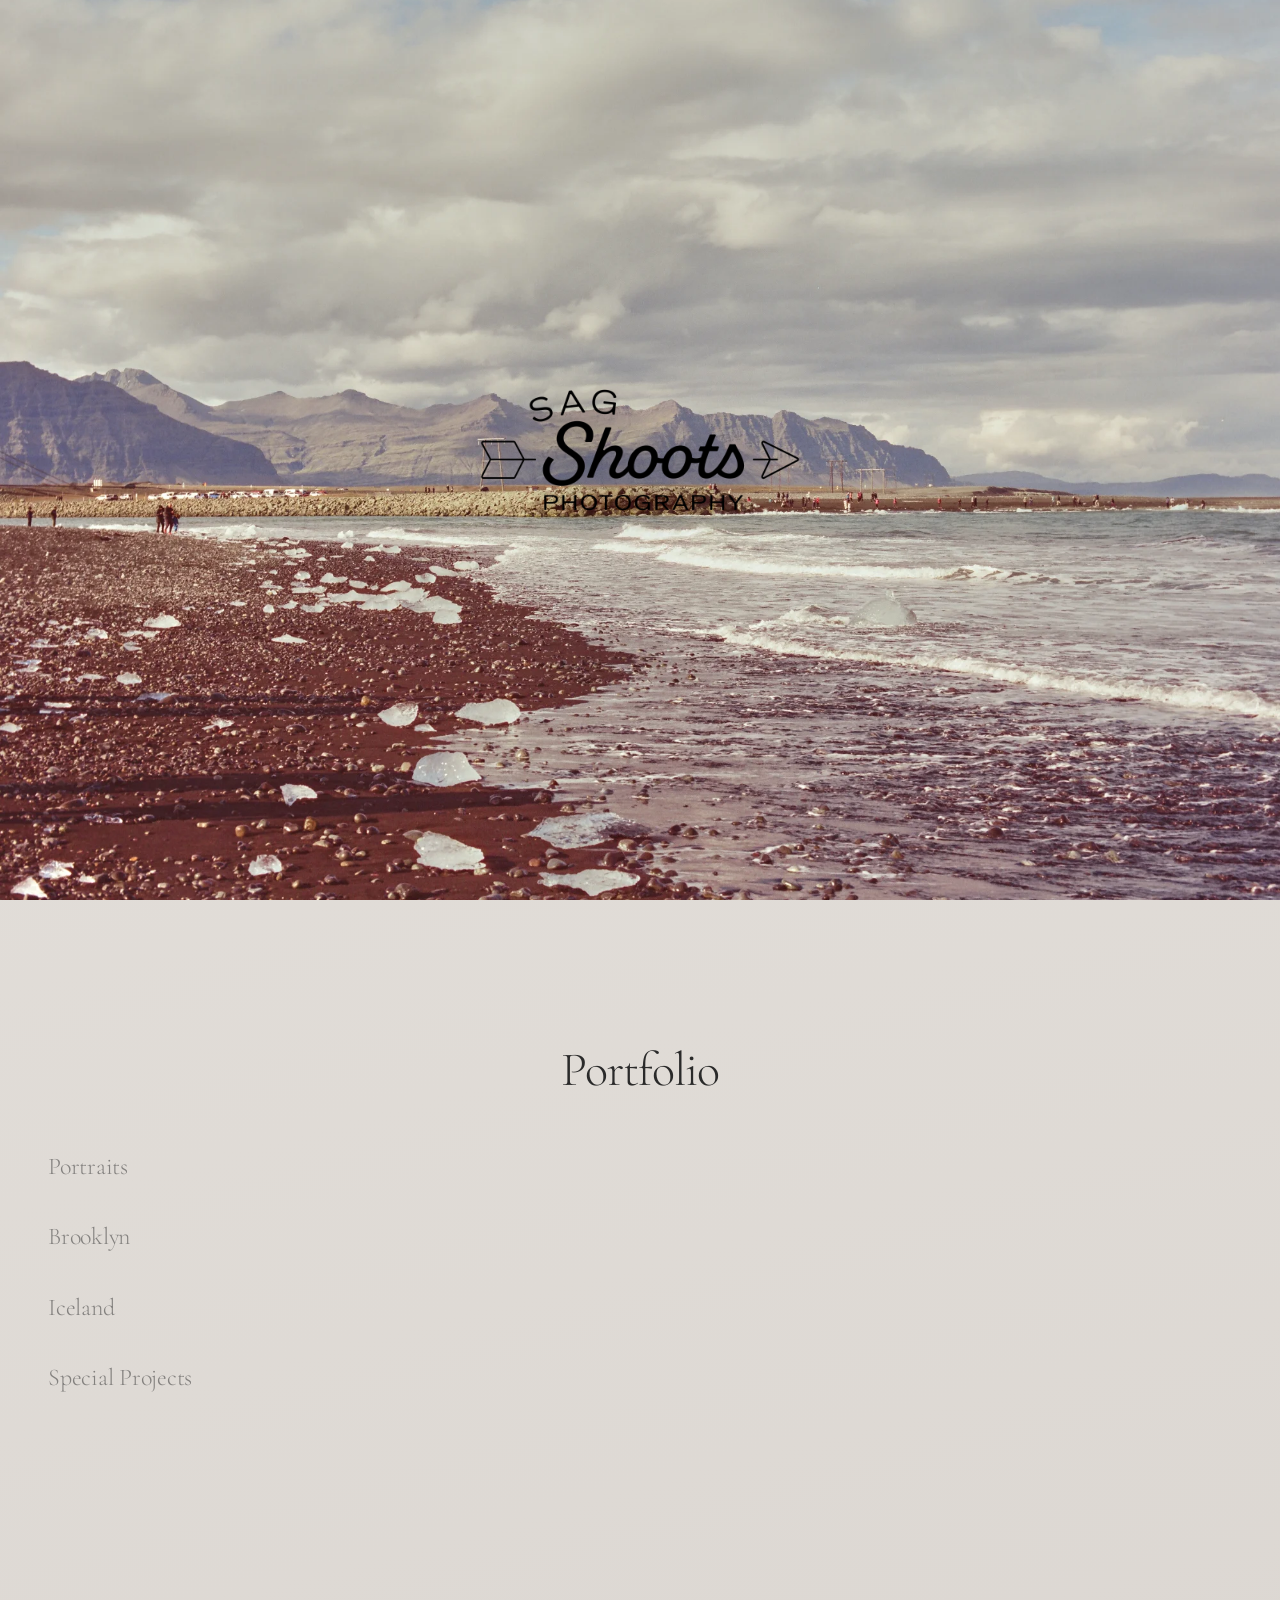
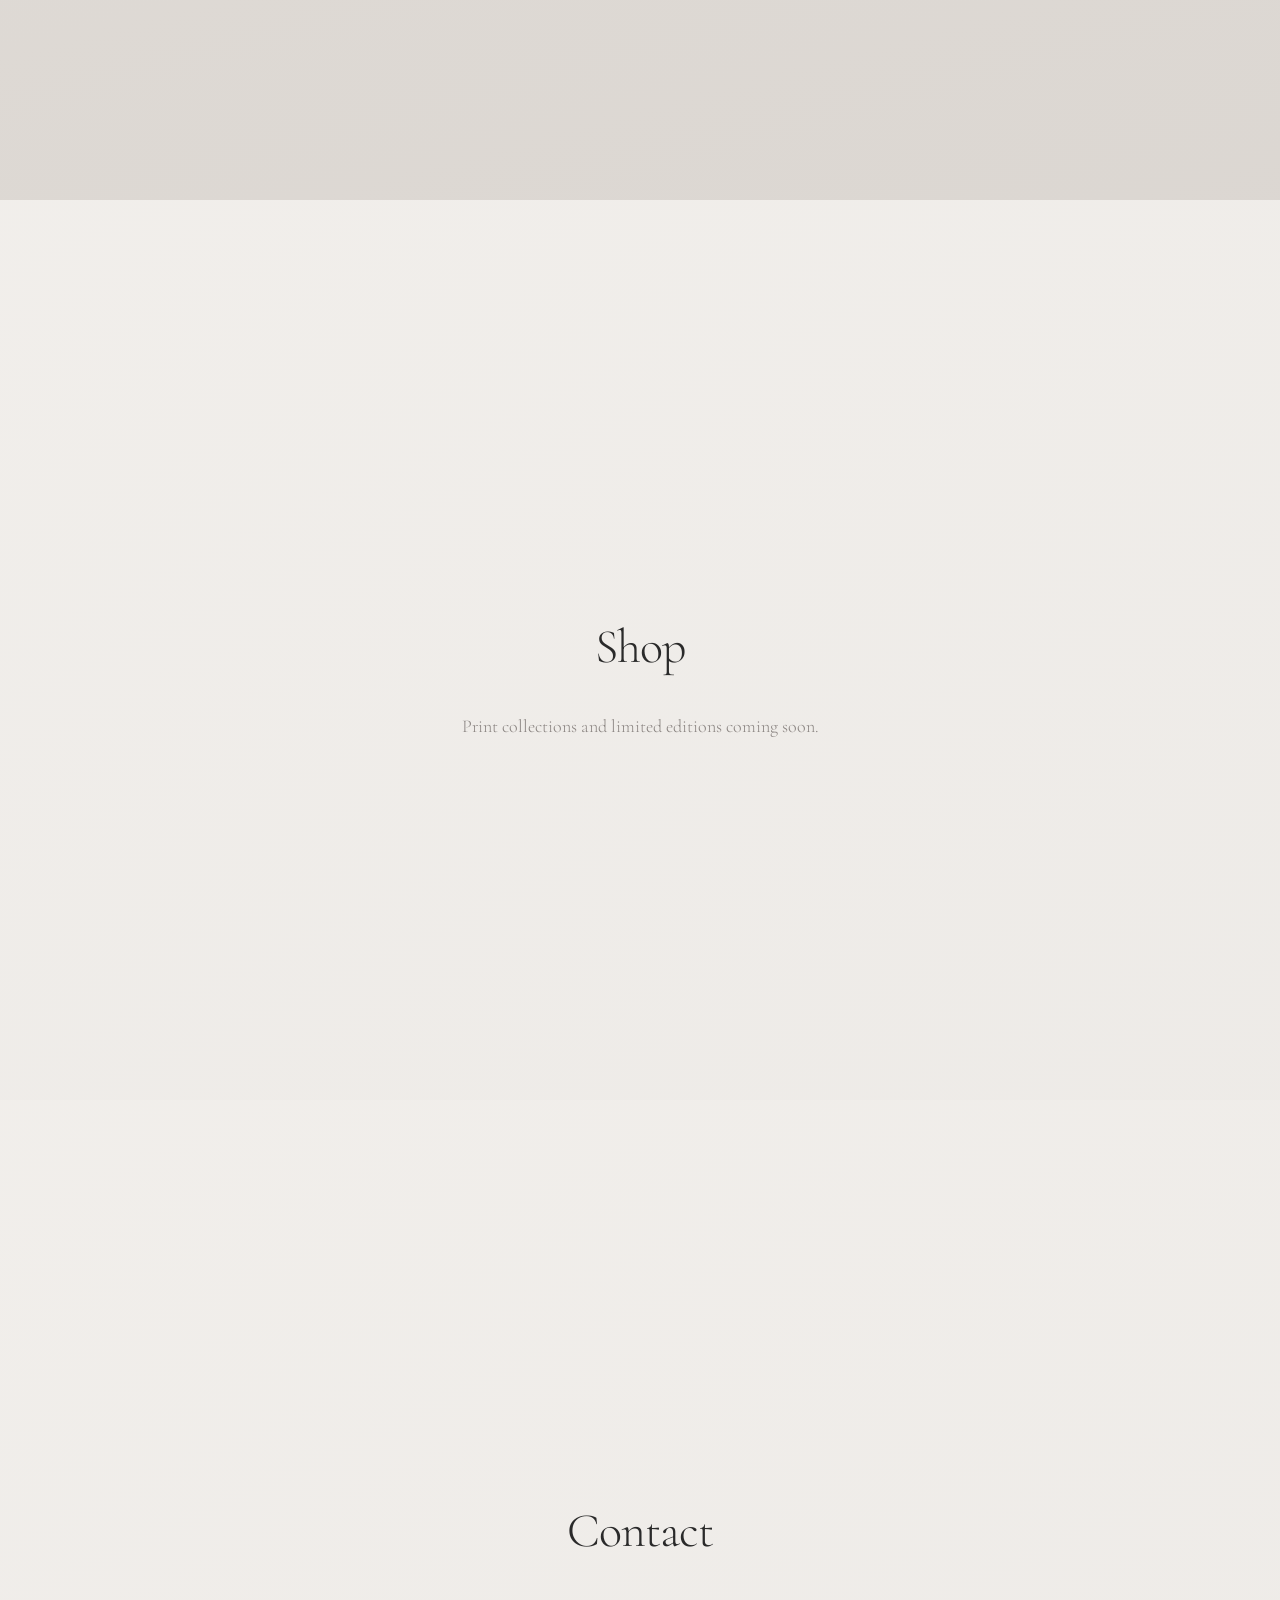
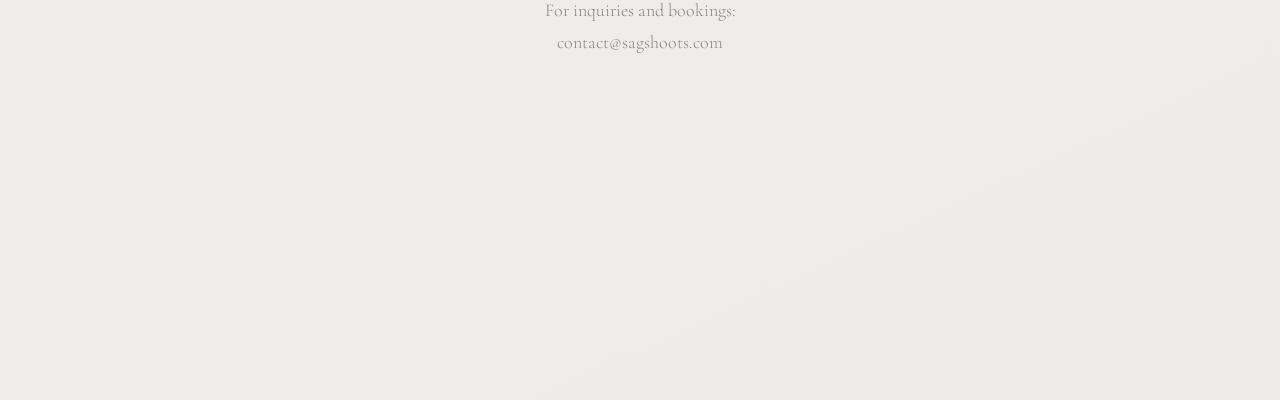
==== index.html @ b8eb6cca "Rename sagshoots-portfolio.html to index.html" ====
<!DOCTYPE html>
<html lang="en">
<head>
    <meta charset="UTF-8">
    <meta name="viewport" content="width=device-width, initial-scale=1.0">
    <title>SagShoots Photography</title>
    <link rel="preconnect" href="https://fonts.googleapis.com">
    <link rel="preconnect" href="https://fonts.gstatic.com" crossorigin>
    <link href="https://fonts.googleapis.com/css2?family=Cormorant+Garamond:wght@300;400;500;600&family=IBM+Plex+Mono:wght@300;400&display=swap" rel="stylesheet">
    <style>
        :root {
            --cream: #f9f7f4;
            --charcoal: #2a2a2a;
            --warm-grey: #8a8481;
            --accent: #6d5d52;
            --border: rgba(42, 42, 42, 0.15);
        }

        * {
            margin: 0;
            padding: 0;
            box-sizing: border-box;
        }

        body {
            font-family: 'Cormorant Garamond', serif;
            background: var(--cream);
            color: var(--charcoal);
            line-height: 1.6;
            overflow: hidden;
            height: 100vh;
        }

        /* Landing Page */
        .landing-page {
            position: fixed;
            top: 0;
            left: 0;
            width: 100%;
            height: 100vh;
            background: var(--charcoal);
            display: flex;
            align-items: center;
            justify-content: center;
            z-index: 2000;
            opacity: 1;
            transition: opacity 1.5s cubic-bezier(0.16, 1, 0.3, 1);
            overflow: hidden;
        }

        .landing-page.fade-out {
            opacity: 0;
            pointer-events: none;
            transition: opacity 1.5s ease;
        }
        
        .landing-page.hidden {
            display: none;
        }

        .landing-image {
            position: absolute;
            top: 0;
            left: 0;
            width: 100%;
            height: 100%;
            object-fit: cover;
            animation: imageFadeIn 2.5s cubic-bezier(0.16, 1, 0.3, 1);
        }

        @keyframes imageFadeIn {
            0% {
                opacity: 0;
                transform: scale(1.05);
            }
            100% {
                opacity: 1;
                transform: scale(1);
            }
        }

        .landing-logo {
            position: relative;
            z-index: 1;
            max-width: 400px;
            width: 80%;
            height: auto;
            filter: drop-shadow(0 4px 20px rgba(0, 0, 0, 0.3));
            animation: logoFadeIn 2s cubic-bezier(0.16, 1, 0.3, 1);
            animation-delay: 0.5s;
            animation-fill-mode: both;
            opacity: 0;
        }

        @keyframes logoFadeIn {
            0% {
                opacity: 0;
                transform: scale(0.95);
            }
            100% {
                opacity: 1;
                transform: scale(1);
            }
        }

        /* Navigation */
        nav {
            position: fixed;
            top: 0;
            left: 0;
            right: 0;
            z-index: 1000;
            background: rgba(249, 247, 244, 0.95);
            backdrop-filter: blur(10px);
            border-bottom: 1px solid var(--border);
            animation: slideDown 0.8s cubic-bezier(0.16, 1, 0.3, 1);
            animation-fill-mode: both;
            animation-delay: 3.5s;
            opacity: 0;
        }

        @keyframes slideDown {
            from {
                transform: translateY(-100%);
                opacity: 0;
            }
            to {
                transform: translateY(0);
                opacity: 1;
            }
        }

        nav .container {
            max-width: 1400px;
            margin: 0 auto;
            padding: 1.5rem 3rem;
            display: flex;
            justify-content: space-between;
            align-items: center;
        }

        .logo {
            font-family: 'IBM Plex Mono', monospace;
            font-size: 0.875rem;
            font-weight: 400;
            letter-spacing: 0.15em;
            text-transform: uppercase;
            color: var(--charcoal);
            text-decoration: none;
            transition: opacity 0.3s ease;
        }

        .logo:hover {
            opacity: 0.6;
        }

        .nav-links {
            display: flex;
            gap: 2.5rem;
            list-style: none;
        }

        .nav-links a {
            font-family: 'IBM Plex Mono', monospace;
            font-size: 0.75rem;
            letter-spacing: 0.1em;
            text-transform: uppercase;
            color: var(--charcoal);
            text-decoration: none;
            position: relative;
            transition: color 0.3s ease;
        }

        .nav-links a::after {
            content: '';
            position: absolute;
            bottom: -4px;
            left: 0;
            width: 0;
            height: 1px;
            background: var(--charcoal);
            transition: width 0.4s cubic-bezier(0.16, 1, 0.3, 1);
        }

        .nav-links a:hover {
            color: var(--accent);
        }

        .nav-links a:hover::after {
            width: 100%;
        }

        .nav-links a.active::after {
            width: 100%;
        }

        /* Page Sections */
        .page-section {
            height: 100vh;
            width: 100%;
            position: fixed;
            top: 0;
            left: 0;
            overflow-y: auto;
            padding-top: 100px;
            display: none;
            animation: fadeIn 0.8s cubic-bezier(0.16, 1, 0.3, 1);
        }

        .page-section.active {
            display: block;
        }

        @keyframes fadeIn {
            from {
                opacity: 0;
                transform: translateY(20px);
            }
            to {
                opacity: 1;
                transform: translateY(0);
            }
        }

        /* About Page */
        .about-page {
            position: relative;
            display: flex;
            flex-direction: column;
            align-items: center;
            justify-content: flex-start;
            padding: 150px 3rem 3rem;
            min-height: 100vh;
        }

        .about-background {
            position: absolute;
            top: 0;
            left: 0;
            width: 100%;
            height: 100%;
            background-image: url('Iceland Gallery/Iceland_120mm_Slight_Edit-31.jpg');
            background-size: cover;
            background-position: center;
            opacity: 0.15;
            z-index: 0;
        }

        .about-content {
            position: relative;
            z-index: 1;
            max-width: 1100px;
            width: 100%;
            margin: 0 auto;
            display: grid;
            grid-template-columns: 1fr 1.5fr;
            gap: 4rem;
            align-items: center;
            animation: staggerIn 1s cubic-bezier(0.16, 1, 0.3, 1);
        }

        .about-logo-footer {
            position: relative;
            z-index: 1;
            width: 100%;
            max-width: 1100px;
            display: flex;
            justify-content: center;
            align-items: center;
            padding: 4rem 0 3rem 0;
            margin: 0 auto;
        }

        .about-logo-footer img {
            max-width: 300px;
            width: 50%;
            height: auto;
            opacity: 0.6;
            animation: staggerIn 1.2s cubic-bezier(0.16, 1, 0.3, 1);
            animation-delay: 0.3s;
            animation-fill-mode: both;
        }

        @keyframes staggerIn {
            from {
                opacity: 0;
                transform: translateY(30px);
            }
            to {
                opacity: 1;
                transform: translateY(0);
            }
        }

        .about-image {
            width: 100%;
            aspect-ratio: 1/1;
            background: var(--warm-grey);
            border: 1px solid var(--border);
            border-radius: 50%;
            overflow: hidden;
            display: flex;
            align-items: center;
            justify-content: center;
            font-family: 'IBM Plex Mono', monospace;
            font-size: 0.75rem;
            color: var(--cream);
            letter-spacing: 0.1em;
            animation-delay: 0.2s;
        }

        .about-text h1 {
            font-size: 2.5rem;
            font-weight: 300;
            margin-bottom: 2rem;
            letter-spacing: -0.02em;
            line-height: 1.2;
        }

        .about-text p {
            font-size: 1.125rem;
            line-height: 1.8;
            margin-bottom: 1.5rem;
            font-weight: 300;
            color: var(--charcoal);
        }

        /* Portfolio Page */
        .portfolio-page {
            position: relative;
            display: flex;
            min-height: 100vh;
            padding-top: 100px;
            background: #e8e4df;
        }

        .portfolio-header {
            position: absolute;
            top: 100px;
            left: 0;
            right: 0;
            padding: 2rem 3rem;
            text-align: center;
            z-index: 2;
        }

        .portfolio-header h1 {
            font-size: 3rem;
            font-weight: 300;
            letter-spacing: -0.02em;
            color: var(--charcoal);
            margin: 0;
        }

        .portfolio-content {
            display: flex;
            width: 100%;
            padding-top: 100px;
        }

        .portfolio-background {
            position: absolute;
            top: 0;
            left: 0;
            width: 100%;
            height: 100%;
            background: linear-gradient(165deg, #d6d1cc 0%, #c9c3be 100%);
            opacity: 0.4;
            z-index: 0;
        }

        .portfolio-nav {
            position: relative;
            z-index: 1;
            width: 300px;
            padding: 3rem 2rem 3rem 3rem;
            display: flex;
            flex-direction: column;
            gap: 2rem;
            transition: all 0.5s cubic-bezier(0.16, 1, 0.3, 1);
        }

        .portfolio-nav.collapsed {
            width: 200px;
            gap: 1rem;
        }

        .portfolio-link {
            font-size: 1.5rem;
            font-weight: 300;
            color: var(--charcoal);
            text-decoration: none;
            cursor: pointer;
            transition: all 0.3s ease;
            opacity: 0.5;
            letter-spacing: -0.01em;
        }

        .portfolio-link:hover {
            opacity: 1;
            transform: translateX(8px);
        }

        .portfolio-link.active {
            opacity: 1;
            font-weight: 400;
        }

        .portfolio-nav.collapsed .portfolio-link {
            font-size: 1.125rem;
        }

        .gallery-container {
            position: relative;
            z-index: 1;
            flex: 1;
            padding: 3rem 3rem 3rem 2rem;
            display: none;
            animation: expandIn 0.6s cubic-bezier(0.16, 1, 0.3, 1);
        }

        .gallery-container.active {
            display: block;
        }

        @keyframes expandIn {
            from {
                opacity: 0;
                transform: scale(0.95);
            }
            to {
                opacity: 1;
                transform: scale(1);
            }
        }

        .gallery-main {
            width: 100%;
            max-height: 65vh;
            background: transparent;
            border: none;
            margin-bottom: 2rem;
            display: flex;
            align-items: center;
            justify-content: center;
            position: relative;
        }

        .gallery-main img {
            max-width: 50%;
            max-height: 65vh;
            width: auto;
            height: auto;
            display: block;
            object-fit: contain;
        }

        img[src*="DSCF3690"] {
            filter: brightness(1.1);
        }

        .gallery-thumbnails {
            display: flex;
            gap: 1rem;
            overflow-x: auto;
            padding-bottom: 1rem;
        }

        .gallery-thumbnails::-webkit-scrollbar {
            height: 4px;
        }

        .gallery-thumbnails::-webkit-scrollbar-track {
            background: var(--border);
        }

        .gallery-thumbnails::-webkit-scrollbar-thumb {
            background: var(--accent);
            border-radius: 2px;
        }

        .thumbnail {
            min-width: 120px;
            height: 80px;
            background: var(--warm-grey);
            border: 1px solid var(--border);
            cursor: pointer;
            transition: all 0.3s ease;
            display: flex;
            align-items: center;
            justify-content: center;
            opacity: 0.6;
            overflow: hidden;
        }

        .thumbnail img {
            width: 100%;
            height: 100%;
            object-fit: cover;
        }

        .thumbnail-wrapper {
            display: flex;
            flex-direction: column;
            gap: 0.5rem;
            min-width: 120px;
        }

        .thumbnail-caption {
            font-family: 'Cormorant Garamond', serif;
            font-size: 0.75rem;
            font-weight: 300;
            font-style: italic;
            color: var(--warm-grey);
            text-align: center;
            line-height: 1.3;
            opacity: 0.8;
        }

        .thumbnail:hover {
            opacity: 1;
            transform: translateY(-4px);
            border-color: var(--accent);
        }

        .thumbnail.active {
            opacity: 1;
            border-color: var(--charcoal);
        }

        /* Horizon Page */
        .horizon-page {
            position: relative;
            padding: 150px 3rem 3rem;
            min-height: 100vh;
            display: flex;
            align-items: flex-start;
            justify-content: center;
        }

        .horizon-background {
            position: absolute;
            top: 0;
            left: 0;
            width: 100%;
            height: 100%;
            background: linear-gradient(145deg, #e0dbd6 0%, #ccc7c2 100%);
            opacity: 0.3;
            z-index: 0;
        }

        .horizon-content {
            position: relative;
            z-index: 1;
            max-width: 800px;
            margin: 0 auto;
            animation: staggerIn 1s cubic-bezier(0.16, 1, 0.3, 1);
        }

        .horizon-content h1 {
            font-size: 3rem;
            font-weight: 300;
            letter-spacing: -0.02em;
            line-height: 1.1;
            margin-bottom: 1rem;
        }

        .horizon-content h2 {
            font-size: 1.25rem;
            font-weight: 400;
            color: var(--accent);
            margin-bottom: 3rem;
            letter-spacing: 0.05em;
        }

        .horizon-content p {
            font-size: 1.125rem;
            line-height: 1.8;
            margin-bottom: 1.5rem;
            font-weight: 300;
        }

        .horizon-content ul {
            list-style: none;
            margin: 2rem 0 3rem 0;
            font-size: 1.125rem;
            line-height: 1.8;
        }

        .horizon-content ul li {
            padding-left: 2rem;
            position: relative;
            margin-bottom: 0.75rem;
        }

        .horizon-content ul li::before {
            content: '—';
            position: absolute;
            left: 0;
            color: var(--accent);
        }

        .book-button {
            display: inline-block;
            padding: 1rem 3rem;
            background: var(--charcoal);
            color: var(--cream);
            font-family: 'IBM Plex Mono', monospace;
            font-size: 0.75rem;
            letter-spacing: 0.15em;
            text-transform: uppercase;
            text-decoration: none;
            border: 1px solid var(--charcoal);
            transition: all 0.3s ease;
            margin-top: 2rem;
        }

        .book-button:hover {
            background: transparent;
            color: var(--charcoal);
        }

        /* Shop & Contact Pages */
        .simple-page {
            position: relative;
            padding: 100px 3rem 3rem;
            min-height: 100vh;
            display: flex;
            align-items: center;
            justify-content: center;
        }

        .simple-background {
            position: absolute;
            top: 0;
            left: 0;
            width: 100%;
            height: 100%;
            background: linear-gradient(155deg, #d9d4cf 0%, #cbc6c1 100%);
            opacity: 0.25;
            z-index: 0;
        }

        .simple-content {
            position: relative;
            z-index: 1;
            text-align: center;
            max-width: 600px;
            animation: staggerIn 1s cubic-bezier(0.16, 1, 0.3, 1);
        }

        .simple-content h1 {
            font-size: 3rem;
            font-weight: 300;
            margin-bottom: 1.5rem;
            letter-spacing: -0.02em;
        }

        .simple-content p {
            font-size: 1.125rem;
            line-height: 1.8;
            font-weight: 300;
            color: var(--warm-grey);
        }

        /* Responsive */
        @media (max-width: 768px) {
            nav .container {
                padding: 1rem 1.5rem;
                flex-direction: column;
                gap: 1rem;
            }

            .nav-links {
                gap: 1.5rem;
            }

            .about-content {
                grid-template-columns: 1fr;
                gap: 2rem;
            }

            .portfolio-page {
                flex-direction: column;
            }

            .portfolio-nav {
                width: 100%;
                padding: 2rem 1.5rem;
                flex-direction: row;
                overflow-x: auto;
            }

            .portfolio-nav.collapsed {
                width: 100%;
            }

            .gallery-container {
                padding: 2rem 1.5rem;
            }

            .gallery-main {
                height: 50vh;
            }

            .horizon-content h1 {
                font-size: 2rem;
            }

            .simple-content h1 {
                font-size: 2rem;
            }
        }
    </style>
</head>
<body>
    <!-- Landing Page -->
    <div class="landing-page" id="landingPage">
        <img src="Iceland Gallery/Iceland_120mm_Slight_Edit-31.jpg" alt="Iceland Landscape" class="landing-image">
        <img src="Sag-Shoots_LOGO-Black.png" alt="SagShoots Photography" class="landing-logo">
    </div>

    <nav>
        <div class="container">
            <a href="#" class="logo" onclick="showPage('about'); return false;">SagShoots Photography</a>
            <ul class="nav-links">
                <li><a href="#about" class="active" data-page="about">About</a></li>
                <li><a href="#portfolio" data-page="portfolio">Portfolio</a></li>
                <li style="display:none;"><a href="#horizon" data-page="horizon">You Are the Horizon</a></li>
                <li><a href="#shop" data-page="shop">Shop</a></li>
                <li><a href="#contact" data-page="contact">Contact</a></li>
                <li><a href="https://sagshoots.substack.com/" target="_blank" rel="noopener noreferrer">Blog</a></li>
            </ul>
        </div>
    </nav>

    <!-- About Page -->
    <section id="about" class="page-section active about-page">
        <div class="about-background"></div>
        <div class="about-content">
            <div class="about-image">
                <img src="DSCF0611.jpg" alt="Portrait of SagShoots photographer" style="width: 100%; height: 100%; object-fit: cover;">
            </div>
            <div class="about-text">
                <h1>About SagShoots</h1>
                <p>I'm a Brooklyn-based photographer. Film is my primary medium, with digital work as a complement.</p>
                <p>I make images of people in the middle of something: transition, reinvention, recovery, return. My work is rooted in presence and truth, seeing people for who they are so we can imagine what they might become.</p>
                <p>I came to photography to rediscover what it meant to feel alive. A practice of noticing the world through streets and landscapes sharpened how I observe and sit with people. Portraiture and candid moments are the center of my work. Street and landscape photography remain personal pursuits that keep my eye honest.</p>
                <p>My career in content moderation and policy has shaped how I think about images, what they say, what they leave out, and how they can restore nuance and dignity.</p>
                <p>My approach is intentional and collaborative. I create images that feel grounded, expansive, and real. Not just documenting a moment, but reflecting something essential back to you. Images you can return to when you need to remember who you are.</p>
            </div>
        </div>
        <div class="about-logo-footer">
            <img src="Sag-Shoots_LOGO-Black.png" alt="SagShoots Photography">
        </div>
    </section>

    <!-- Portfolio Page -->
    <section id="portfolio" class="page-section portfolio-page">
        <div class="portfolio-background"></div>
        <div class="portfolio-header">
            <h1>Portfolio</h1>
        </div>
        <div class="portfolio-content">
            <div class="portfolio-nav" id="portfolioNav">
                <a href="#" class="portfolio-link" data-gallery="portraits">Portraits</a>
                <a href="#" class="portfolio-link" data-gallery="brooklyn">Brooklyn</a>
                <a href="#" class="portfolio-link" data-gallery="iceland">Iceland</a>
                <a href="#" class="portfolio-link" data-gallery="special">Special Projects</a>
            </div>
            <!-- Portraits Gallery -->
            <div class="gallery-container" id="galleryPortraits">
                <div class="gallery-main" id="galleryMainPortraits">
                    <img src="Portraits Gallery/241013036073030013.jpg" alt="Portrait">
                </div>
                <div class="gallery-thumbnails" id="galleryThumbnailsPortraits">
                    <div class="thumbnail-wrapper">
                        <div class="thumbnail active" data-index="0" data-image="Portraits Gallery/241013036073030013.jpg" data-gallery="portraits">
                            <img src="Portraits Gallery/241013036073030013.jpg" alt="Portrait 1" style="width: 100%; height: 100%; object-fit: cover;">
                        </div>
                        <div class="thumbnail-caption">Willow Tree</div>
                    </div>
                    <div class="thumbnail-wrapper">
                        <div class="thumbnail" data-index="1" data-image="Portraits Gallery/241013036073030002.jpg" data-gallery="portraits">
                            <img src="Portraits Gallery/241013036073030002.jpg" alt="Portrait 2" style="width: 100%; height: 100%; object-fit: cover;">
                        </div>
                        <div class="thumbnail-caption">Park Bench</div>
                    </div>
                    <div class="thumbnail-wrapper">
                        <div class="thumbnail" data-index="2" data-image="Portraits Gallery/DSCF3541.jpg" data-gallery="portraits">
                            <img src="Portraits Gallery/DSCF3541.jpg" alt="Portrait 3" style="width: 100%; height: 100%; object-fit: cover;">
                        </div>
                        <div class="thumbnail-caption">Clear Frames</div>
                    </div>
                    <div class="thumbnail-wrapper">
                        <div class="thumbnail" data-index="3" data-image="Portraits Gallery/Will Grad Film-6.jpg" data-gallery="portraits">
                            <img src="Portraits Gallery/Will Grad Film-6.jpg" alt="Portrait 4" style="width: 100%; height: 100%; object-fit: cover;">
                        </div>
                        <div class="thumbnail-caption">Grad Photo 1</div>
                    </div>
                    <div class="thumbnail-wrapper">
                        <div class="thumbnail" data-index="4" data-image="Portraits Gallery/Will Grad Film-3.jpg" data-gallery="portraits">
                            <img src="Portraits Gallery/Will Grad Film-3.jpg" alt="Portrait 5" style="width: 100%; height: 100%; object-fit: cover;">
                        </div>
                        <div class="thumbnail-caption">Grad Photo 2</div>
                    </div>
                    <div class="thumbnail-wrapper">
                        <div class="thumbnail" data-index="5" data-image="Portraits Gallery/DSCF3690.jpg" data-gallery="portraits">
                            <img src="Portraits Gallery/DSCF3690.jpg" alt="Portrait 6" style="width: 100%; height: 100%; object-fit: cover;">
                        </div>
                        <div class="thumbnail-caption">Striped Shirt</div>
                    </div>
                    <div class="thumbnail-wrapper">
                        <div class="thumbnail" data-index="6" data-image="Portraits Gallery/60510001.jpg" data-gallery="portraits">
                            <img src="Portraits Gallery/60510001.jpg" alt="Portrait 7" style="width: 100%; height: 100%; object-fit: cover;">
                        </div>
                        <div class="thumbnail-caption">Iceland Beach</div>
                    </div>
                </div>
            </div>


            <!-- Brooklyn Gallery -->
            <div class="gallery-container" id="galleryBrooklyn">
                <div class="gallery-main" id="galleryMainBrooklyn">
                    <img src="Brooklyn Gallery/240220022415010015.jpg" alt="Brooklyn">
                </div>
                <div class="gallery-thumbnails" id="galleryThumbnailsBrooklyn">
                    <div class="thumbnail-wrapper">
                        <div class="thumbnail active" data-index="0" data-image="Brooklyn Gallery/240220022415010015.jpg" data-gallery="brooklyn">
                            <img src="Brooklyn Gallery/240220022415010015.jpg" alt="Brooklyn 1" style="width: 100%; height: 100%; object-fit: cover;">
                        </div>
                        <div class="thumbnail-caption">Night Market</div>
                    </div>
                    <div class="thumbnail-wrapper">
                        <div class="thumbnail" data-index="1" data-image="Brooklyn Gallery/240427026025020014.jpg" data-gallery="brooklyn">
                            <img src="Brooklyn Gallery/240427026025020014.jpg" alt="Brooklyn 2" style="width: 100%; height: 100%; object-fit: cover;">
                        </div>
                        <div class="thumbnail-caption">Broadway</div>
                    </div>
                    <div class="thumbnail-wrapper">
                        <div class="thumbnail" data-index="2" data-image="Brooklyn Gallery/240705030251020006.jpg" data-gallery="brooklyn">
                            <img src="Brooklyn Gallery/240705030251020006.jpg" alt="Brooklyn 3" style="width: 100%; height: 100%; object-fit: cover;">
                        </div>
                        <div class="thumbnail-caption">Tire Shop</div>
                    </div>
                    <div class="thumbnail-wrapper">
                        <div class="thumbnail" data-index="3" data-image="Brooklyn Gallery/240705030251020014.jpg" data-gallery="brooklyn">
                            <img src="Brooklyn Gallery/240705030251020014.jpg" alt="Brooklyn 4" style="width: 100%; height: 100%; object-fit: cover;">
                        </div>
                        <div class="thumbnail-caption">Fruit Exchange</div>
                    </div>
                    <div class="thumbnail-wrapper">
                        <div class="thumbnail" data-index="4" data-image="Brooklyn Gallery/Postcards_on_Leave_Test_May_4_19.jpg" data-gallery="brooklyn">
                            <img src="Brooklyn Gallery/Postcards_on_Leave_Test_May_4_19.jpg" alt="Brooklyn 5" style="width: 100%; height: 100%; object-fit: cover;">
                        </div>
                        <div class="thumbnail-caption">Storefront</div>
                    </div>
                    <div class="thumbnail-wrapper">
                        <div class="thumbnail" data-index="5" data-image="Brooklyn Gallery/Postcards_on_Leave_Test_May_4.jpg" data-gallery="brooklyn">
                            <img src="Brooklyn Gallery/Postcards_on_Leave_Test_May_4.jpg" alt="Brooklyn 6" style="width: 100%; height: 100%; object-fit: cover;">
                        </div>
                        <div class="thumbnail-caption">Pink Building</div>
                    </div>
                    <div class="thumbnail-wrapper">
                        <div class="thumbnail" data-index="6" data-image="Brooklyn Gallery/Postcards_on_Leave_Test_May_4_22.jpg" data-gallery="brooklyn">
                            <img src="Brooklyn Gallery/Postcards_on_Leave_Test_May_4_22.jpg" alt="Brooklyn 7" style="width: 100%; height: 100%; object-fit: cover;">
                        </div>
                        <div class="thumbnail-caption">Fire Escape</div>
                    </div>
                    <div class="thumbnail-wrapper">
                        <div class="thumbnail" data-index="7" data-image="Brooklyn Gallery/Postcards_on_Leave_Test_May_4_23.jpg" data-gallery="brooklyn">
                            <img src="Brooklyn Gallery/Postcards_on_Leave_Test_May_4_23.jpg" alt="Brooklyn 8" style="width: 100%; height: 100%; object-fit: cover;">
                        </div>
                        <div class="thumbnail-caption">Loading Dock</div>
                    </div>
                </div>
            </div>


            <!-- Iceland Gallery -->
            <div class="gallery-container" id="galleryIceland">
                <div class="gallery-main" id="galleryMainIceland">
                    <img src="Iceland Gallery/60540010.jpg" alt="Iceland landscape">
                </div>
                <div class="gallery-thumbnails" id="galleryThumbnailsIceland">
                    <div class="thumbnail-wrapper">
                        <div class="thumbnail active" data-index="0" data-image="Iceland Gallery/60540010.jpg" data-gallery="iceland">
                            <img src="Iceland Gallery/60540010.jpg" alt="Iceland 1" style="width: 100%; height: 100%; object-fit: cover;">
                        </div>
                        <div class="thumbnail-caption">60540010</div>
                    </div>
                    <div class="thumbnail-wrapper">
                        <div class="thumbnail" data-index="1" data-image="Iceland Gallery/60540016.jpg" data-gallery="iceland">
                            <img src="Iceland Gallery/60540016.jpg" alt="Iceland 2" style="width: 100%; height: 100%; object-fit: cover;">
                        </div>
                        <div class="thumbnail-caption">60540016</div>
                    </div>
                    <div class="thumbnail-wrapper">
                        <div class="thumbnail" data-index="2" data-image="Iceland Gallery/Iceland_120mm_Slight_Edit-31.jpg" data-gallery="iceland">
                            <img src="Iceland Gallery/Iceland_120mm_Slight_Edit-31.jpg" alt="Iceland 3" style="width: 100%; height: 100%; object-fit: cover;">
                        </div>
                        <div class="thumbnail-caption">Iceland 120mm</div>
                    </div>
                    <div class="thumbnail-wrapper">
                        <div class="thumbnail" data-index="3" data-image="Iceland Gallery/60530003.jpg" data-gallery="iceland">
                            <img src="Iceland Gallery/60530003.jpg" alt="Iceland 4" style="width: 100%; height: 100%; object-fit: cover;">
                        </div>
                        <div class="thumbnail-caption">60530003</div>
                    </div>
                    <div class="thumbnail-wrapper">
                        <div class="thumbnail" data-index="4" data-image="Iceland Gallery/60520010.jpg" data-gallery="iceland">
                            <img src="Iceland Gallery/60520010.jpg" alt="Iceland 5" style="width: 100%; height: 100%; object-fit: cover;">
                        </div>
                        <div class="thumbnail-caption">60520010</div>
                    </div>
                    <div class="thumbnail-wrapper">
                        <div class="thumbnail" data-index="5" data-image="Iceland Gallery/Recently_edited_iceland_9-6-25-70.jpg" data-gallery="iceland">
                            <img src="Iceland Gallery/Recently_edited_iceland_9-6-25-70.jpg" alt="Iceland 6" style="width: 100%; height: 100%; object-fit: cover;">
                        </div>
                        <div class="thumbnail-caption">Iceland 70</div>
                    </div>
                    <div class="thumbnail-wrapper">
                        <div class="thumbnail" data-index="6" data-image="Iceland Gallery/60530010.jpg" data-gallery="iceland">
                            <img src="Iceland Gallery/60530010.jpg" alt="Iceland 7" style="width: 100%; height: 100%; object-fit: cover;">
                        </div>
                        <div class="thumbnail-caption">60530010</div>
                    </div>
                    <div class="thumbnail-wrapper">
                        <div class="thumbnail" data-index="7" data-image="Iceland Gallery/60520008.jpg" data-gallery="iceland">
                            <img src="Iceland Gallery/60520008.jpg" alt="Iceland 8" style="width: 100%; height: 100%; object-fit: cover;">
                        </div>
                        <div class="thumbnail-caption">60520008</div>
                    </div>
                    <div class="thumbnail-wrapper">
                        <div class="thumbnail" data-index="8" data-image="Iceland Gallery/Recently_edited_iceland_9-6-25-113.jpg" data-gallery="iceland">
                            <img src="Iceland Gallery/Recently_edited_iceland_9-6-25-113.jpg" alt="Iceland 9" style="width: 100%; height: 100%; object-fit: cover;">
                        </div>
                        <div class="thumbnail-caption">Iceland 113</div>
                    </div>
                    <div class="thumbnail-wrapper">
                        <div class="thumbnail" data-index="9" data-image="Iceland Gallery/Recently_edited_iceland_9-6-25-75.jpg" data-gallery="iceland">
                            <img src="Iceland Gallery/Recently_edited_iceland_9-6-25-75.jpg" alt="Iceland 10" style="width: 100%; height: 100%; object-fit: cover;">
                        </div>
                        <div class="thumbnail-caption">Iceland 75</div>
                    </div>
                    <div class="thumbnail-wrapper">
                        <div class="thumbnail" data-index="10" data-image="Iceland Gallery/Recently_edited_iceland_9-6-25-25.jpg" data-gallery="iceland">
                            <img src="Iceland Gallery/Recently_edited_iceland_9-6-25-25.jpg" alt="Iceland 11" style="width: 100%; height: 100%; object-fit: cover;">
                        </div>
                        <div class="thumbnail-caption">Iceland 25</div>
                    </div>
                </div>
            </div>

            <!-- Special Projects Gallery -->
            <div class="gallery-container" id="gallerySpecial">
                <div class="gallery-main" id="galleryMainSpecial">
                    <div style="color: var(--warm-grey); font-family: 'IBM Plex Mono', monospace; font-size: 0.875rem;">Special Projects gallery - coming soon</div>
                </div>
                <div class="gallery-thumbnails" id="galleryThumbnailsSpecial">
                </div>
            </div>
        </div>
    </section>

    <!-- You Are the Horizon Page (hidden - not launch ready) -->
    <section id="horizon" class="page-section horizon-page" style="display:none !important;">
        <div class="horizon-background"></div>
        <div class="horizon-content">
            <h1>You Are the Horizon</h1>
            <h2>A Restorative Portrait Experience</h2>
            <p>You Are the Horizon is a guided portrait experience designed for people navigating change: after a difficult chapter, during a moment of rebuilding, or at the edge of something new and expansive.</p>
            <p>This is not a traditional photo session. It's an intentional process that uses photography as a mirror: a way to reconnect with your sense of self, recognize your strength, and recognize yourself clearly as you are and as you're becoming.</p>
            <p>We begin with a conversation. I'll ask about where you've been, what you're moving through, and what "power" looks like to you right now. That might mean returning to a meaningful place, choosing a location that makes you feel grounded or expansive, or creating a setting that reflects the version of yourself you want to anchor into.</p>
            <p>During the session, I guide gently: through posture, presence, and pacing so the images feel embodied rather than posed. The goal isn't to manufacture confidence, but to capture what's already within you.</p>
            <p>The final photographs become more than keepsakes. They serve as reference points, something you can return to on days when you feel uncertain and something to celebrate on days when you feel fully yourself. Proof of who you are and who you've grown into.</p>
            <p><strong>This experience is for you if:</strong></p>
            <ul>
                <li>you're coming out of a hard season</li>
                <li>you're reclaiming ease, joy, or clarity</li>
                <li>you're entering a new chapter and want to mark it</li>
                <li>you want photographs that feel meaningful, not performative</li>
                <li>you want to see yourself clearly</li>
            </ul>
            <p>You are not just looking at an image of yourself. You are looking toward yourself. You are the horizon.</p>
            <a href="#" class="book-button">Book a Session</a>
        </div>
    </section>

    <!-- Shop Page -->
    <section id="shop" class="page-section simple-page">
        <div class="simple-background"></div>
        <div class="simple-content">
            <h1>Shop</h1>
            <p>Print collections and limited editions coming soon.</p>
        </div>
    </section>

    <!-- Contact Page -->
    <section id="contact" class="page-section simple-page">
        <div class="simple-background"></div>
        <div class="simple-content">
            <h1>Contact</h1>
            <p>For inquiries and bookings:<br>contact@sagshoots.com</p>
        </div>
    </section>

    <script>
        // Landing page animation
        window.addEventListener('load', () => {
            const landingPage = document.getElementById('landingPage');
            
            // Check if there's a hash in the URL (opened from a direct link)
            const hash = window.location.hash.substring(1);
            
            if (hash) {
                // If there's a hash, skip the landing page and go directly to that page
                landingPage.classList.add('hidden');
                showPage(hash);
            } else {
                // Normal landing page flow
                setTimeout(() => {
                    landingPage.classList.add('fade-out');
                    // After fade transition, fully hide landing page and show About
                    setTimeout(() => {
                        landingPage.classList.add('hidden');
                        showPage('about');
                    }, 1500);
                }, 3000); // Hold logo for 3 seconds before fading
            }
        });

        // Navigation
        const navLinks = document.querySelectorAll('.nav-links a');
        const pageSections = document.querySelectorAll('.page-section');

        function showPage(pageName) {
            pageSections.forEach(section => {
                section.classList.remove('active');
            });
            
            navLinks.forEach(link => {
                link.classList.remove('active');
                if (link.getAttribute('data-page') === pageName) {
                    link.classList.add('active');
                }
            });

            const targetSection = document.getElementById(pageName);
            if (targetSection) {
                targetSection.classList.add('active');
                targetSection.scrollTop = 0; // Scroll the page section to top
                // Update URL hash without triggering page reload
                window.history.pushState(null, null, '#' + pageName);
            }
            
            // Reset portfolio state when navigating away
            if (pageName !== 'portfolio') {
                portfolioNav.classList.remove('collapsed');
                allGalleryContainers.forEach(g => g.classList.remove('active'));
                portfolioLinks.forEach(l => l.classList.remove('active'));
            } else {
                // When showing portfolio page, automatically open the first gallery
                const firstPortfolioLink = portfolioLinks[0];
                if (firstPortfolioLink) {
                    portfolioLinks.forEach(l => l.classList.remove('active'));
                    firstPortfolioLink.classList.add('active');
                    portfolioNav.classList.add('collapsed');
                    
                    const galleryType = firstPortfolioLink.getAttribute('data-gallery');
                    const targetGallery = document.getElementById(`gallery${galleryType.charAt(0).toUpperCase() + galleryType.slice(1)}`);
                    if (targetGallery) {
                        allGalleryContainers.forEach(g => g.classList.remove('active'));
                        targetGallery.classList.add('active');
                    }
                }
            }
        }

        navLinks.forEach(link => {
            link.addEventListener('click', (e) => {
                e.preventDefault();
                const page = link.getAttribute('data-page');
                showPage(page);
            });
        });

        // Portfolio Gallery
        const portfolioLinks = document.querySelectorAll('.portfolio-link');
        const portfolioNav = document.getElementById('portfolioNav');
        const allGalleryContainers = document.querySelectorAll('.gallery-container');

        portfolioLinks.forEach(link => {
            link.addEventListener('click', (e) => {
                e.preventDefault();
                
                // Remove active from all links
                portfolioLinks.forEach(l => l.classList.remove('active'));
                link.classList.add('active');

                // Show gallery and collapse nav
                portfolioNav.classList.add('collapsed');
                
                // Hide all galleries
                allGalleryContainers.forEach(g => g.classList.remove('active'));
                
                // Show the selected gallery
                const galleryType = link.getAttribute('data-gallery');
                const targetGallery = document.getElementById(`gallery${galleryType.charAt(0).toUpperCase() + galleryType.slice(1)}`);
                if (targetGallery) {
                    targetGallery.classList.add('active');
                }
            });
        });

        // Thumbnail navigation for Iceland gallery
        const icelandThumbnails = document.querySelectorAll('#galleryThumbnailsIceland .thumbnail');
        const icelandGalleryMain = document.getElementById('galleryMainIceland');

        icelandThumbnails.forEach(thumb => {
            thumb.addEventListener('click', () => {
                icelandThumbnails.forEach(t => t.classList.remove('active'));
                thumb.classList.add('active');
                
                const imageSrc = thumb.getAttribute('data-image');
                const index = thumb.getAttribute('data-index');
                icelandGalleryMain.innerHTML = `<img src="${imageSrc}" alt="Iceland ${parseInt(index) + 1}">`;
            });
        });

        // Thumbnail navigation for Brooklyn gallery
        const brooklynThumbnails = document.querySelectorAll('#galleryThumbnailsBrooklyn .thumbnail');
        const brooklynGalleryMain = document.getElementById('galleryMainBrooklyn');

        brooklynThumbnails.forEach(thumb => {
            thumb.addEventListener('click', () => {
                brooklynThumbnails.forEach(t => t.classList.remove('active'));
                thumb.classList.add('active');
                
                const imageSrc = thumb.getAttribute('data-image');
                const index = thumb.getAttribute('data-index');
                brooklynGalleryMain.innerHTML = `<img src="${imageSrc}" alt="Brooklyn ${parseInt(index) + 1}">`;
            });
        });

        // Thumbnail navigation for Portraits gallery
        const portraitsThumbnails = document.querySelectorAll('#galleryThumbnailsPortraits .thumbnail');
        const portraitsGalleryMain = document.getElementById('galleryMainPortraits');

        portraitsThumbnails.forEach(thumb => {
            thumb.addEventListener('click', () => {
                portraitsThumbnails.forEach(t => t.classList.remove('active'));
                thumb.classList.add('active');
                
                const imageSrc = thumb.getAttribute('data-image');
                const index = thumb.getAttribute('data-index');
                portraitsGalleryMain.innerHTML = `<img src="${imageSrc}" alt="Portrait ${parseInt(index) + 1}">`;
            });
        });
    </script>
</body>
</html>
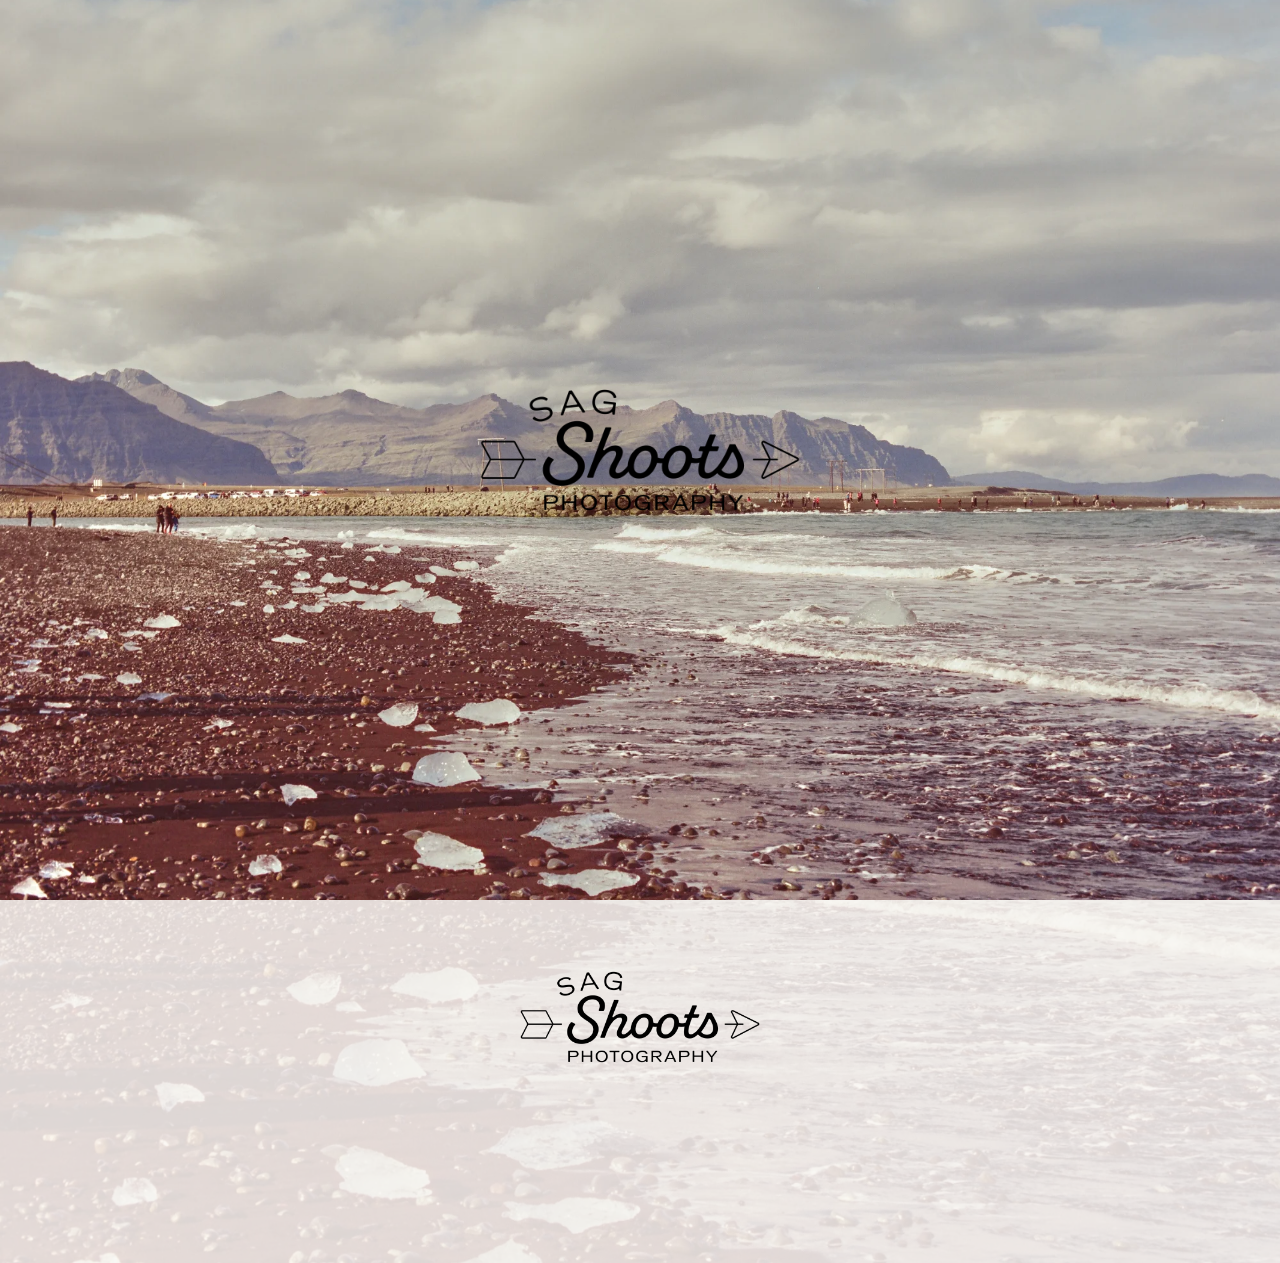
==== commit eb568fd6: "Add files via upload" ====
--- a/index.html
+++ b/index.html
@@ -7,709 +7,13 @@
     <link rel="preconnect" href="https://fonts.googleapis.com">
     <link rel="preconnect" href="https://fonts.gstatic.com" crossorigin>
     <link href="https://fonts.googleapis.com/css2?family=Cormorant+Garamond:wght@300;400;500;600&family=IBM+Plex+Mono:wght@300;400&display=swap" rel="stylesheet">
+    <link rel="stylesheet" href="styles.css">
     <style>
-        :root {
-            --cream: #f9f7f4;
-            --charcoal: #2a2a2a;
-            --warm-grey: #8a8481;
-            --accent: #6d5d52;
-            --border: rgba(42, 42, 42, 0.15);
-        }
-
-        * {
-            margin: 0;
-            padding: 0;
-            box-sizing: border-box;
-        }
-
-        body {
-            font-family: 'Cormorant Garamond', serif;
-            background: var(--cream);
-            color: var(--charcoal);
-            line-height: 1.6;
-            overflow: hidden;
-            height: 100vh;
-        }
-
-        /* Landing Page */
-        .landing-page {
-            position: fixed;
-            top: 0;
-            left: 0;
-            width: 100%;
-            height: 100vh;
-            background: var(--charcoal);
-            display: flex;
-            align-items: center;
-            justify-content: center;
-            z-index: 2000;
-            opacity: 1;
-            transition: opacity 1.5s cubic-bezier(0.16, 1, 0.3, 1);
-            overflow: hidden;
-        }
-
-        .landing-page.fade-out {
-            opacity: 0;
-            pointer-events: none;
-            transition: opacity 1.5s ease;
-        }
-        
-        .landing-page.hidden {
-            display: none;
-        }
-
-        .landing-image {
-            position: absolute;
-            top: 0;
-            left: 0;
-            width: 100%;
-            height: 100%;
-            object-fit: cover;
-            animation: imageFadeIn 2.5s cubic-bezier(0.16, 1, 0.3, 1);
-        }
-
-        @keyframes imageFadeIn {
-            0% {
-                opacity: 0;
-                transform: scale(1.05);
-            }
-            100% {
-                opacity: 1;
-                transform: scale(1);
-            }
-        }
-
-        .landing-logo {
-            position: relative;
-            z-index: 1;
-            max-width: 400px;
-            width: 80%;
-            height: auto;
-            filter: drop-shadow(0 4px 20px rgba(0, 0, 0, 0.3));
-            animation: logoFadeIn 2s cubic-bezier(0.16, 1, 0.3, 1);
-            animation-delay: 0.5s;
-            animation-fill-mode: both;
-            opacity: 0;
-        }
-
-        @keyframes logoFadeIn {
-            0% {
-                opacity: 0;
-                transform: scale(0.95);
-            }
-            100% {
-                opacity: 1;
-                transform: scale(1);
-            }
-        }
-
-        /* Navigation */
         nav {
-            position: fixed;
-            top: 0;
-            left: 0;
-            right: 0;
-            z-index: 1000;
-            background: rgba(249, 247, 244, 0.95);
-            backdrop-filter: blur(10px);
-            border-bottom: 1px solid var(--border);
             animation: slideDown 0.8s cubic-bezier(0.16, 1, 0.3, 1);
             animation-fill-mode: both;
             animation-delay: 3.5s;
             opacity: 0;
-        }
-
-        @keyframes slideDown {
-            from {
-                transform: translateY(-100%);
-                opacity: 0;
-            }
-            to {
-                transform: translateY(0);
-                opacity: 1;
-            }
-        }
-
-        nav .container {
-            max-width: 1400px;
-            margin: 0 auto;
-            padding: 1.5rem 3rem;
-            display: flex;
-            justify-content: space-between;
-            align-items: center;
-        }
-
-        .logo {
-            font-family: 'IBM Plex Mono', monospace;
-            font-size: 0.875rem;
-            font-weight: 400;
-            letter-spacing: 0.15em;
-            text-transform: uppercase;
-            color: var(--charcoal);
-            text-decoration: none;
-            transition: opacity 0.3s ease;
-        }
-
-        .logo:hover {
-            opacity: 0.6;
-        }
-
-        .nav-links {
-            display: flex;
-            gap: 2.5rem;
-            list-style: none;
-        }
-
-        .nav-links a {
-            font-family: 'IBM Plex Mono', monospace;
-            font-size: 0.75rem;
-            letter-spacing: 0.1em;
-            text-transform: uppercase;
-            color: var(--charcoal);
-            text-decoration: none;
-            position: relative;
-            transition: color 0.3s ease;
-        }
-
-        .nav-links a::after {
-            content: '';
-            position: absolute;
-            bottom: -4px;
-            left: 0;
-            width: 0;
-            height: 1px;
-            background: var(--charcoal);
-            transition: width 0.4s cubic-bezier(0.16, 1, 0.3, 1);
-        }
-
-        .nav-links a:hover {
-            color: var(--accent);
-        }
-
-        .nav-links a:hover::after {
-            width: 100%;
-        }
-
-        .nav-links a.active::after {
-            width: 100%;
-        }
-
-        /* Page Sections */
-        .page-section {
-            height: 100vh;
-            width: 100%;
-            position: fixed;
-            top: 0;
-            left: 0;
-            overflow-y: auto;
-            padding-top: 100px;
-            display: none;
-            animation: fadeIn 0.8s cubic-bezier(0.16, 1, 0.3, 1);
-        }
-
-        .page-section.active {
-            display: block;
-        }
-
-        @keyframes fadeIn {
-            from {
-                opacity: 0;
-                transform: translateY(20px);
-            }
-            to {
-                opacity: 1;
-                transform: translateY(0);
-            }
-        }
-
-        /* About Page */
-        .about-page {
-            position: relative;
-            display: flex;
-            flex-direction: column;
-            align-items: center;
-            justify-content: flex-start;
-            padding: 150px 3rem 3rem;
-            min-height: 100vh;
-        }
-
-        .about-background {
-            position: absolute;
-            top: 0;
-            left: 0;
-            width: 100%;
-            height: 100%;
-            background-image: url('Iceland Gallery/Iceland_120mm_Slight_Edit-31.jpg');
-            background-size: cover;
-            background-position: center;
-            opacity: 0.15;
-            z-index: 0;
-        }
-
-        .about-content {
-            position: relative;
-            z-index: 1;
-            max-width: 1100px;
-            width: 100%;
-            margin: 0 auto;
-            display: grid;
-            grid-template-columns: 1fr 1.5fr;
-            gap: 4rem;
-            align-items: center;
-            animation: staggerIn 1s cubic-bezier(0.16, 1, 0.3, 1);
-        }
-
-        .about-logo-footer {
-            position: relative;
-            z-index: 1;
-            width: 100%;
-            max-width: 1100px;
-            display: flex;
-            justify-content: center;
-            align-items: center;
-            padding: 4rem 0 3rem 0;
-            margin: 0 auto;
-        }
-
-        .about-logo-footer img {
-            max-width: 300px;
-            width: 50%;
-            height: auto;
-            opacity: 0.6;
-            animation: staggerIn 1.2s cubic-bezier(0.16, 1, 0.3, 1);
-            animation-delay: 0.3s;
-            animation-fill-mode: both;
-        }
-
-        @keyframes staggerIn {
-            from {
-                opacity: 0;
-                transform: translateY(30px);
-            }
-            to {
-                opacity: 1;
-                transform: translateY(0);
-            }
-        }
-
-        .about-image {
-            width: 100%;
-            aspect-ratio: 1/1;
-            background: var(--warm-grey);
-            border: 1px solid var(--border);
-            border-radius: 50%;
-            overflow: hidden;
-            display: flex;
-            align-items: center;
-            justify-content: center;
-            font-family: 'IBM Plex Mono', monospace;
-            font-size: 0.75rem;
-            color: var(--cream);
-            letter-spacing: 0.1em;
-            animation-delay: 0.2s;
-        }
-
-        .about-text h1 {
-            font-size: 2.5rem;
-            font-weight: 300;
-            margin-bottom: 2rem;
-            letter-spacing: -0.02em;
-            line-height: 1.2;
-        }
-
-        .about-text p {
-            font-size: 1.125rem;
-            line-height: 1.8;
-            margin-bottom: 1.5rem;
-            font-weight: 300;
-            color: var(--charcoal);
-        }
-
-        /* Portfolio Page */
-        .portfolio-page {
-            position: relative;
-            display: flex;
-            min-height: 100vh;
-            padding-top: 100px;
-            background: #e8e4df;
-        }
-
-        .portfolio-header {
-            position: absolute;
-            top: 100px;
-            left: 0;
-            right: 0;
-            padding: 2rem 3rem;
-            text-align: center;
-            z-index: 2;
-        }
-
-        .portfolio-header h1 {
-            font-size: 3rem;
-            font-weight: 300;
-            letter-spacing: -0.02em;
-            color: var(--charcoal);
-            margin: 0;
-        }
-
-        .portfolio-content {
-            display: flex;
-            width: 100%;
-            padding-top: 100px;
-        }
-
-        .portfolio-background {
-            position: absolute;
-            top: 0;
-            left: 0;
-            width: 100%;
-            height: 100%;
-            background: linear-gradient(165deg, #d6d1cc 0%, #c9c3be 100%);
-            opacity: 0.4;
-            z-index: 0;
-        }
-
-        .portfolio-nav {
-            position: relative;
-            z-index: 1;
-            width: 300px;
-            padding: 3rem 2rem 3rem 3rem;
-            display: flex;
-            flex-direction: column;
-            gap: 2rem;
-            transition: all 0.5s cubic-bezier(0.16, 1, 0.3, 1);
-        }
-
-        .portfolio-nav.collapsed {
-            width: 200px;
-            gap: 1rem;
-        }
-
-        .portfolio-link {
-            font-size: 1.5rem;
-            font-weight: 300;
-            color: var(--charcoal);
-            text-decoration: none;
-            cursor: pointer;
-            transition: all 0.3s ease;
-            opacity: 0.5;
-            letter-spacing: -0.01em;
-        }
-
-        .portfolio-link:hover {
-            opacity: 1;
-            transform: translateX(8px);
-        }
-
-        .portfolio-link.active {
-            opacity: 1;
-            font-weight: 400;
-        }
-
-        .portfolio-nav.collapsed .portfolio-link {
-            font-size: 1.125rem;
-        }
-
-        .gallery-container {
-            position: relative;
-            z-index: 1;
-            flex: 1;
-            padding: 3rem 3rem 3rem 2rem;
-            display: none;
-            animation: expandIn 0.6s cubic-bezier(0.16, 1, 0.3, 1);
-        }
-
-        .gallery-container.active {
-            display: block;
-        }
-
-        @keyframes expandIn {
-            from {
-                opacity: 0;
-                transform: scale(0.95);
-            }
-            to {
-                opacity: 1;
-                transform: scale(1);
-            }
-        }
-
-        .gallery-main {
-            width: 100%;
-            max-height: 65vh;
-            background: transparent;
-            border: none;
-            margin-bottom: 2rem;
-            display: flex;
-            align-items: center;
-            justify-content: center;
-            position: relative;
-        }
-
-        .gallery-main img {
-            max-width: 50%;
-            max-height: 65vh;
-            width: auto;
-            height: auto;
-            display: block;
-            object-fit: contain;
-        }
-
-        img[src*="DSCF3690"] {
-            filter: brightness(1.1);
-        }
-
-        .gallery-thumbnails {
-            display: flex;
-            gap: 1rem;
-            overflow-x: auto;
-            padding-bottom: 1rem;
-        }
-
-        .gallery-thumbnails::-webkit-scrollbar {
-            height: 4px;
-        }
-
-        .gallery-thumbnails::-webkit-scrollbar-track {
-            background: var(--border);
-        }
-
-        .gallery-thumbnails::-webkit-scrollbar-thumb {
-            background: var(--accent);
-            border-radius: 2px;
-        }
-
-        .thumbnail {
-            min-width: 120px;
-            height: 80px;
-            background: var(--warm-grey);
-            border: 1px solid var(--border);
-            cursor: pointer;
-            transition: all 0.3s ease;
-            display: flex;
-            align-items: center;
-            justify-content: center;
-            opacity: 0.6;
-            overflow: hidden;
-        }
-
-        .thumbnail img {
-            width: 100%;
-            height: 100%;
-            object-fit: cover;
-        }
-
-        .thumbnail-wrapper {
-            display: flex;
-            flex-direction: column;
-            gap: 0.5rem;
-            min-width: 120px;
-        }
-
-        .thumbnail-caption {
-            font-family: 'Cormorant Garamond', serif;
-            font-size: 0.75rem;
-            font-weight: 300;
-            font-style: italic;
-            color: var(--warm-grey);
-            text-align: center;
-            line-height: 1.3;
-            opacity: 0.8;
-        }
-
-        .thumbnail:hover {
-            opacity: 1;
-            transform: translateY(-4px);
-            border-color: var(--accent);
-        }
-
-        .thumbnail.active {
-            opacity: 1;
-            border-color: var(--charcoal);
-        }
-
-        /* Horizon Page */
-        .horizon-page {
-            position: relative;
-            padding: 150px 3rem 3rem;
-            min-height: 100vh;
-            display: flex;
-            align-items: flex-start;
-            justify-content: center;
-        }
-
-        .horizon-background {
-            position: absolute;
-            top: 0;
-            left: 0;
-            width: 100%;
-            height: 100%;
-            background: linear-gradient(145deg, #e0dbd6 0%, #ccc7c2 100%);
-            opacity: 0.3;
-            z-index: 0;
-        }
-
-        .horizon-content {
-            position: relative;
-            z-index: 1;
-            max-width: 800px;
-            margin: 0 auto;
-            animation: staggerIn 1s cubic-bezier(0.16, 1, 0.3, 1);
-        }
-
-        .horizon-content h1 {
-            font-size: 3rem;
-            font-weight: 300;
-            letter-spacing: -0.02em;
-            line-height: 1.1;
-            margin-bottom: 1rem;
-        }
-
-        .horizon-content h2 {
-            font-size: 1.25rem;
-            font-weight: 400;
-            color: var(--accent);
-            margin-bottom: 3rem;
-            letter-spacing: 0.05em;
-        }
-
-        .horizon-content p {
-            font-size: 1.125rem;
-            line-height: 1.8;
-            margin-bottom: 1.5rem;
-            font-weight: 300;
-        }
-
-        .horizon-content ul {
-            list-style: none;
-            margin: 2rem 0 3rem 0;
-            font-size: 1.125rem;
-            line-height: 1.8;
-        }
-
-        .horizon-content ul li {
-            padding-left: 2rem;
-            position: relative;
-            margin-bottom: 0.75rem;
-        }
-
-        .horizon-content ul li::before {
-            content: '—';
-            position: absolute;
-            left: 0;
-            color: var(--accent);
-        }
-
-        .book-button {
-            display: inline-block;
-            padding: 1rem 3rem;
-            background: var(--charcoal);
-            color: var(--cream);
-            font-family: 'IBM Plex Mono', monospace;
-            font-size: 0.75rem;
-            letter-spacing: 0.15em;
-            text-transform: uppercase;
-            text-decoration: none;
-            border: 1px solid var(--charcoal);
-            transition: all 0.3s ease;
-            margin-top: 2rem;
-        }
-
-        .book-button:hover {
-            background: transparent;
-            color: var(--charcoal);
-        }
-
-        /* Shop & Contact Pages */
-        .simple-page {
-            position: relative;
-            padding: 100px 3rem 3rem;
-            min-height: 100vh;
-            display: flex;
-            align-items: center;
-            justify-content: center;
-        }
-
-        .simple-background {
-            position: absolute;
-            top: 0;
-            left: 0;
-            width: 100%;
-            height: 100%;
-            background: linear-gradient(155deg, #d9d4cf 0%, #cbc6c1 100%);
-            opacity: 0.25;
-            z-index: 0;
-        }
-
-        .simple-content {
-            position: relative;
-            z-index: 1;
-            text-align: center;
-            max-width: 600px;
-            animation: staggerIn 1s cubic-bezier(0.16, 1, 0.3, 1);
-        }
-
-        .simple-content h1 {
-            font-size: 3rem;
-            font-weight: 300;
-            margin-bottom: 1.5rem;
-            letter-spacing: -0.02em;
-        }
-
-        .simple-content p {
-            font-size: 1.125rem;
-            line-height: 1.8;
-            font-weight: 300;
-            color: var(--warm-grey);
-        }
-
-        /* Responsive */
-        @media (max-width: 768px) {
-            nav .container {
-                padding: 1rem 1.5rem;
-                flex-direction: column;
-                gap: 1rem;
-            }
-
-            .nav-links {
-                gap: 1.5rem;
-            }
-
-            .about-content {
-                grid-template-columns: 1fr;
-                gap: 2rem;
-            }
-
-            .portfolio-page {
-                flex-direction: column;
-            }
-
-            .portfolio-nav {
-                width: 100%;
-                padding: 2rem 1.5rem;
-                flex-direction: row;
-                overflow-x: auto;
-            }
-
-            .portfolio-nav.collapsed {
-                width: 100%;
-            }
-
-            .gallery-container {
-                padding: 2rem 1.5rem;
-            }
-
-            .gallery-main {
-                height: 50vh;
-            }
-
-            .horizon-content h1 {
-                font-size: 2rem;
-            }
-
-            .simple-content h1 {
-                font-size: 2rem;
-            }
         }
     </style>
 </head>
@@ -722,20 +26,18 @@
 
     <nav>
         <div class="container">
-            <a href="#" class="logo" onclick="showPage('about'); return false;">SagShoots Photography</a>
+            <a href="index.html" class="logo">SagShoots Photography</a>
             <ul class="nav-links">
-                <li><a href="#about" class="active" data-page="about">About</a></li>
-                <li><a href="#portfolio" data-page="portfolio">Portfolio</a></li>
-                <li style="display:none;"><a href="#horizon" data-page="horizon">You Are the Horizon</a></li>
-                <li><a href="#shop" data-page="shop">Shop</a></li>
-                <li><a href="#contact" data-page="contact">Contact</a></li>
+                <li><a href="index.html" class="active">About</a></li>
+                <li><a href="portfolio.html">Portfolio</a></li>
+                <li><a href="shop.html">Shop</a></li>
+                <li><a href="contact.html">Contact</a></li>
                 <li><a href="https://sagshoots.substack.com/" target="_blank" rel="noopener noreferrer">Blog</a></li>
             </ul>
         </div>
     </nav>
 
-    <!-- About Page -->
-    <section id="about" class="page-section active about-page">
+    <main class="about-page">
         <div class="about-background"></div>
         <div class="about-content">
             <div class="about-image">
@@ -753,410 +55,17 @@
         <div class="about-logo-footer">
             <img src="Sag-Shoots_LOGO-Black.png" alt="SagShoots Photography">
         </div>
-    </section>
-
-    <!-- Portfolio Page -->
-    <section id="portfolio" class="page-section portfolio-page">
-        <div class="portfolio-background"></div>
-        <div class="portfolio-header">
-            <h1>Portfolio</h1>
-        </div>
-        <div class="portfolio-content">
-            <div class="portfolio-nav" id="portfolioNav">
-                <a href="#" class="portfolio-link" data-gallery="portraits">Portraits</a>
-                <a href="#" class="portfolio-link" data-gallery="brooklyn">Brooklyn</a>
-                <a href="#" class="portfolio-link" data-gallery="iceland">Iceland</a>
-                <a href="#" class="portfolio-link" data-gallery="special">Special Projects</a>
-            </div>
-            <!-- Portraits Gallery -->
-            <div class="gallery-container" id="galleryPortraits">
-                <div class="gallery-main" id="galleryMainPortraits">
-                    <img src="Portraits Gallery/241013036073030013.jpg" alt="Portrait">
-                </div>
-                <div class="gallery-thumbnails" id="galleryThumbnailsPortraits">
-                    <div class="thumbnail-wrapper">
-                        <div class="thumbnail active" data-index="0" data-image="Portraits Gallery/241013036073030013.jpg" data-gallery="portraits">
-                            <img src="Portraits Gallery/241013036073030013.jpg" alt="Portrait 1" style="width: 100%; height: 100%; object-fit: cover;">
-                        </div>
-                        <div class="thumbnail-caption">Willow Tree</div>
-                    </div>
-                    <div class="thumbnail-wrapper">
-                        <div class="thumbnail" data-index="1" data-image="Portraits Gallery/241013036073030002.jpg" data-gallery="portraits">
-                            <img src="Portraits Gallery/241013036073030002.jpg" alt="Portrait 2" style="width: 100%; height: 100%; object-fit: cover;">
-                        </div>
-                        <div class="thumbnail-caption">Park Bench</div>
-                    </div>
-                    <div class="thumbnail-wrapper">
-                        <div class="thumbnail" data-index="2" data-image="Portraits Gallery/DSCF3541.jpg" data-gallery="portraits">
-                            <img src="Portraits Gallery/DSCF3541.jpg" alt="Portrait 3" style="width: 100%; height: 100%; object-fit: cover;">
-                        </div>
-                        <div class="thumbnail-caption">Clear Frames</div>
-                    </div>
-                    <div class="thumbnail-wrapper">
-                        <div class="thumbnail" data-index="3" data-image="Portraits Gallery/Will Grad Film-6.jpg" data-gallery="portraits">
-                            <img src="Portraits Gallery/Will Grad Film-6.jpg" alt="Portrait 4" style="width: 100%; height: 100%; object-fit: cover;">
-                        </div>
-                        <div class="thumbnail-caption">Grad Photo 1</div>
-                    </div>
-                    <div class="thumbnail-wrapper">
-                        <div class="thumbnail" data-index="4" data-image="Portraits Gallery/Will Grad Film-3.jpg" data-gallery="portraits">
-                            <img src="Portraits Gallery/Will Grad Film-3.jpg" alt="Portrait 5" style="width: 100%; height: 100%; object-fit: cover;">
-                        </div>
-                        <div class="thumbnail-caption">Grad Photo 2</div>
-                    </div>
-                    <div class="thumbnail-wrapper">
-                        <div class="thumbnail" data-index="5" data-image="Portraits Gallery/DSCF3690.jpg" data-gallery="portraits">
-                            <img src="Portraits Gallery/DSCF3690.jpg" alt="Portrait 6" style="width: 100%; height: 100%; object-fit: cover;">
-                        </div>
-                        <div class="thumbnail-caption">Striped Shirt</div>
-                    </div>
-                    <div class="thumbnail-wrapper">
-                        <div class="thumbnail" data-index="6" data-image="Portraits Gallery/60510001.jpg" data-gallery="portraits">
-                            <img src="Portraits Gallery/60510001.jpg" alt="Portrait 7" style="width: 100%; height: 100%; object-fit: cover;">
-                        </div>
-                        <div class="thumbnail-caption">Iceland Beach</div>
-                    </div>
-                </div>
-            </div>
-
-
-            <!-- Brooklyn Gallery -->
-            <div class="gallery-container" id="galleryBrooklyn">
-                <div class="gallery-main" id="galleryMainBrooklyn">
-                    <img src="Brooklyn Gallery/240220022415010015.jpg" alt="Brooklyn">
-                </div>
-                <div class="gallery-thumbnails" id="galleryThumbnailsBrooklyn">
-                    <div class="thumbnail-wrapper">
-                        <div class="thumbnail active" data-index="0" data-image="Brooklyn Gallery/240220022415010015.jpg" data-gallery="brooklyn">
-                            <img src="Brooklyn Gallery/240220022415010015.jpg" alt="Brooklyn 1" style="width: 100%; height: 100%; object-fit: cover;">
-                        </div>
-                        <div class="thumbnail-caption">Night Market</div>
-                    </div>
-                    <div class="thumbnail-wrapper">
-                        <div class="thumbnail" data-index="1" data-image="Brooklyn Gallery/240427026025020014.jpg" data-gallery="brooklyn">
-                            <img src="Brooklyn Gallery/240427026025020014.jpg" alt="Brooklyn 2" style="width: 100%; height: 100%; object-fit: cover;">
-                        </div>
-                        <div class="thumbnail-caption">Broadway</div>
-                    </div>
-                    <div class="thumbnail-wrapper">
-                        <div class="thumbnail" data-index="2" data-image="Brooklyn Gallery/240705030251020006.jpg" data-gallery="brooklyn">
-                            <img src="Brooklyn Gallery/240705030251020006.jpg" alt="Brooklyn 3" style="width: 100%; height: 100%; object-fit: cover;">
-                        </div>
-                        <div class="thumbnail-caption">Tire Shop</div>
-                    </div>
-                    <div class="thumbnail-wrapper">
-                        <div class="thumbnail" data-index="3" data-image="Brooklyn Gallery/240705030251020014.jpg" data-gallery="brooklyn">
-                            <img src="Brooklyn Gallery/240705030251020014.jpg" alt="Brooklyn 4" style="width: 100%; height: 100%; object-fit: cover;">
-                        </div>
-                        <div class="thumbnail-caption">Fruit Exchange</div>
-                    </div>
-                    <div class="thumbnail-wrapper">
-                        <div class="thumbnail" data-index="4" data-image="Brooklyn Gallery/Postcards_on_Leave_Test_May_4_19.jpg" data-gallery="brooklyn">
-                            <img src="Brooklyn Gallery/Postcards_on_Leave_Test_May_4_19.jpg" alt="Brooklyn 5" style="width: 100%; height: 100%; object-fit: cover;">
-                        </div>
-                        <div class="thumbnail-caption">Storefront</div>
-                    </div>
-                    <div class="thumbnail-wrapper">
-                        <div class="thumbnail" data-index="5" data-image="Brooklyn Gallery/Postcards_on_Leave_Test_May_4.jpg" data-gallery="brooklyn">
-                            <img src="Brooklyn Gallery/Postcards_on_Leave_Test_May_4.jpg" alt="Brooklyn 6" style="width: 100%; height: 100%; object-fit: cover;">
-                        </div>
-                        <div class="thumbnail-caption">Pink Building</div>
-                    </div>
-                    <div class="thumbnail-wrapper">
-                        <div class="thumbnail" data-index="6" data-image="Brooklyn Gallery/Postcards_on_Leave_Test_May_4_22.jpg" data-gallery="brooklyn">
-                            <img src="Brooklyn Gallery/Postcards_on_Leave_Test_May_4_22.jpg" alt="Brooklyn 7" style="width: 100%; height: 100%; object-fit: cover;">
-                        </div>
-                        <div class="thumbnail-caption">Fire Escape</div>
-                    </div>
-                    <div class="thumbnail-wrapper">
-                        <div class="thumbnail" data-index="7" data-image="Brooklyn Gallery/Postcards_on_Leave_Test_May_4_23.jpg" data-gallery="brooklyn">
-                            <img src="Brooklyn Gallery/Postcards_on_Leave_Test_May_4_23.jpg" alt="Brooklyn 8" style="width: 100%; height: 100%; object-fit: cover;">
-                        </div>
-                        <div class="thumbnail-caption">Loading Dock</div>
-                    </div>
-                </div>
-            </div>
-
-
-            <!-- Iceland Gallery -->
-            <div class="gallery-container" id="galleryIceland">
-                <div class="gallery-main" id="galleryMainIceland">
-                    <img src="Iceland Gallery/60540010.jpg" alt="Iceland landscape">
-                </div>
-                <div class="gallery-thumbnails" id="galleryThumbnailsIceland">
-                    <div class="thumbnail-wrapper">
-                        <div class="thumbnail active" data-index="0" data-image="Iceland Gallery/60540010.jpg" data-gallery="iceland">
-                            <img src="Iceland Gallery/60540010.jpg" alt="Iceland 1" style="width: 100%; height: 100%; object-fit: cover;">
-                        </div>
-                        <div class="thumbnail-caption">60540010</div>
-                    </div>
-                    <div class="thumbnail-wrapper">
-                        <div class="thumbnail" data-index="1" data-image="Iceland Gallery/60540016.jpg" data-gallery="iceland">
-                            <img src="Iceland Gallery/60540016.jpg" alt="Iceland 2" style="width: 100%; height: 100%; object-fit: cover;">
-                        </div>
-                        <div class="thumbnail-caption">60540016</div>
-                    </div>
-                    <div class="thumbnail-wrapper">
-                        <div class="thumbnail" data-index="2" data-image="Iceland Gallery/Iceland_120mm_Slight_Edit-31.jpg" data-gallery="iceland">
-                            <img src="Iceland Gallery/Iceland_120mm_Slight_Edit-31.jpg" alt="Iceland 3" style="width: 100%; height: 100%; object-fit: cover;">
-                        </div>
-                        <div class="thumbnail-caption">Iceland 120mm</div>
-                    </div>
-                    <div class="thumbnail-wrapper">
-                        <div class="thumbnail" data-index="3" data-image="Iceland Gallery/60530003.jpg" data-gallery="iceland">
-                            <img src="Iceland Gallery/60530003.jpg" alt="Iceland 4" style="width: 100%; height: 100%; object-fit: cover;">
-                        </div>
-                        <div class="thumbnail-caption">60530003</div>
-                    </div>
-                    <div class="thumbnail-wrapper">
-                        <div class="thumbnail" data-index="4" data-image="Iceland Gallery/60520010.jpg" data-gallery="iceland">
-                            <img src="Iceland Gallery/60520010.jpg" alt="Iceland 5" style="width: 100%; height: 100%; object-fit: cover;">
-                        </div>
-                        <div class="thumbnail-caption">60520010</div>
-                    </div>
-                    <div class="thumbnail-wrapper">
-                        <div class="thumbnail" data-index="5" data-image="Iceland Gallery/Recently_edited_iceland_9-6-25-70.jpg" data-gallery="iceland">
-                            <img src="Iceland Gallery/Recently_edited_iceland_9-6-25-70.jpg" alt="Iceland 6" style="width: 100%; height: 100%; object-fit: cover;">
-                        </div>
-                        <div class="thumbnail-caption">Iceland 70</div>
-                    </div>
-                    <div class="thumbnail-wrapper">
-                        <div class="thumbnail" data-index="6" data-image="Iceland Gallery/60530010.jpg" data-gallery="iceland">
-                            <img src="Iceland Gallery/60530010.jpg" alt="Iceland 7" style="width: 100%; height: 100%; object-fit: cover;">
-                        </div>
-                        <div class="thumbnail-caption">60530010</div>
-                    </div>
-                    <div class="thumbnail-wrapper">
-                        <div class="thumbnail" data-index="7" data-image="Iceland Gallery/60520008.jpg" data-gallery="iceland">
-                            <img src="Iceland Gallery/60520008.jpg" alt="Iceland 8" style="width: 100%; height: 100%; object-fit: cover;">
-                        </div>
-                        <div class="thumbnail-caption">60520008</div>
-                    </div>
-                    <div class="thumbnail-wrapper">
-                        <div class="thumbnail" data-index="8" data-image="Iceland Gallery/Recently_edited_iceland_9-6-25-113.jpg" data-gallery="iceland">
-                            <img src="Iceland Gallery/Recently_edited_iceland_9-6-25-113.jpg" alt="Iceland 9" style="width: 100%; height: 100%; object-fit: cover;">
-                        </div>
-                        <div class="thumbnail-caption">Iceland 113</div>
-                    </div>
-                    <div class="thumbnail-wrapper">
-                        <div class="thumbnail" data-index="9" data-image="Iceland Gallery/Recently_edited_iceland_9-6-25-75.jpg" data-gallery="iceland">
-                            <img src="Iceland Gallery/Recently_edited_iceland_9-6-25-75.jpg" alt="Iceland 10" style="width: 100%; height: 100%; object-fit: cover;">
-                        </div>
-                        <div class="thumbnail-caption">Iceland 75</div>
-                    </div>
-                    <div class="thumbnail-wrapper">
-                        <div class="thumbnail" data-index="10" data-image="Iceland Gallery/Recently_edited_iceland_9-6-25-25.jpg" data-gallery="iceland">
-                            <img src="Iceland Gallery/Recently_edited_iceland_9-6-25-25.jpg" alt="Iceland 11" style="width: 100%; height: 100%; object-fit: cover;">
-                        </div>
-                        <div class="thumbnail-caption">Iceland 25</div>
-                    </div>
-                </div>
-            </div>
-
-            <!-- Special Projects Gallery -->
-            <div class="gallery-container" id="gallerySpecial">
-                <div class="gallery-main" id="galleryMainSpecial">
-                    <div style="color: var(--warm-grey); font-family: 'IBM Plex Mono', monospace; font-size: 0.875rem;">Special Projects gallery - coming soon</div>
-                </div>
-                <div class="gallery-thumbnails" id="galleryThumbnailsSpecial">
-                </div>
-            </div>
-        </div>
-    </section>
-
-    <!-- You Are the Horizon Page (hidden - not launch ready) -->
-    <section id="horizon" class="page-section horizon-page" style="display:none !important;">
-        <div class="horizon-background"></div>
-        <div class="horizon-content">
-            <h1>You Are the Horizon</h1>
-            <h2>A Restorative Portrait Experience</h2>
-            <p>You Are the Horizon is a guided portrait experience designed for people navigating change: after a difficult chapter, during a moment of rebuilding, or at the edge of something new and expansive.</p>
-            <p>This is not a traditional photo session. It's an intentional process that uses photography as a mirror: a way to reconnect with your sense of self, recognize your strength, and recognize yourself clearly as you are and as you're becoming.</p>
-            <p>We begin with a conversation. I'll ask about where you've been, what you're moving through, and what "power" looks like to you right now. That might mean returning to a meaningful place, choosing a location that makes you feel grounded or expansive, or creating a setting that reflects the version of yourself you want to anchor into.</p>
-            <p>During the session, I guide gently: through posture, presence, and pacing so the images feel embodied rather than posed. The goal isn't to manufacture confidence, but to capture what's already within you.</p>
-            <p>The final photographs become more than keepsakes. They serve as reference points, something you can return to on days when you feel uncertain and something to celebrate on days when you feel fully yourself. Proof of who you are and who you've grown into.</p>
-            <p><strong>This experience is for you if:</strong></p>
-            <ul>
-                <li>you're coming out of a hard season</li>
-                <li>you're reclaiming ease, joy, or clarity</li>
-                <li>you're entering a new chapter and want to mark it</li>
-                <li>you want photographs that feel meaningful, not performative</li>
-                <li>you want to see yourself clearly</li>
-            </ul>
-            <p>You are not just looking at an image of yourself. You are looking toward yourself. You are the horizon.</p>
-            <a href="#" class="book-button">Book a Session</a>
-        </div>
-    </section>
-
-    <!-- Shop Page -->
-    <section id="shop" class="page-section simple-page">
-        <div class="simple-background"></div>
-        <div class="simple-content">
-            <h1>Shop</h1>
-            <p>Print collections and limited editions coming soon.</p>
-        </div>
-    </section>
-
-    <!-- Contact Page -->
-    <section id="contact" class="page-section simple-page">
-        <div class="simple-background"></div>
-        <div class="simple-content">
-            <h1>Contact</h1>
-            <p>For inquiries and bookings:<br>contact@sagshoots.com</p>
-        </div>
-    </section>
+    </main>
 
     <script>
-        // Landing page animation
         window.addEventListener('load', () => {
             const landingPage = document.getElementById('landingPage');
-            
-            // Check if there's a hash in the URL (opened from a direct link)
-            const hash = window.location.hash.substring(1);
-            
-            if (hash) {
-                // If there's a hash, skip the landing page and go directly to that page
-                landingPage.classList.add('hidden');
-                showPage(hash);
-            } else {
-                // Normal landing page flow
+            setTimeout(() => {
+                landingPage.classList.add('fade-out');
                 setTimeout(() => {
-                    landingPage.classList.add('fade-out');
-                    // After fade transition, fully hide landing page and show About
-                    setTimeout(() => {
-                        landingPage.classList.add('hidden');
-                        showPage('about');
-                    }, 1500);
-                }, 3000); // Hold logo for 3 seconds before fading
-            }
-        });
-
-        // Navigation
-        const navLinks = document.querySelectorAll('.nav-links a');
-        const pageSections = document.querySelectorAll('.page-section');
-
-        function showPage(pageName) {
-            pageSections.forEach(section => {
-                section.classList.remove('active');
-            });
-            
-            navLinks.forEach(link => {
-                link.classList.remove('active');
-                if (link.getAttribute('data-page') === pageName) {
-                    link.classList.add('active');
-                }
-            });
-
-            const targetSection = document.getElementById(pageName);
-            if (targetSection) {
-                targetSection.classList.add('active');
-                targetSection.scrollTop = 0; // Scroll the page section to top
-                // Update URL hash without triggering page reload
-                window.history.pushState(null, null, '#' + pageName);
-            }
-            
-            // Reset portfolio state when navigating away
-            if (pageName !== 'portfolio') {
-                portfolioNav.classList.remove('collapsed');
-                allGalleryContainers.forEach(g => g.classList.remove('active'));
-                portfolioLinks.forEach(l => l.classList.remove('active'));
-            } else {
-                // When showing portfolio page, automatically open the first gallery
-                const firstPortfolioLink = portfolioLinks[0];
-                if (firstPortfolioLink) {
-                    portfolioLinks.forEach(l => l.classList.remove('active'));
-                    firstPortfolioLink.classList.add('active');
-                    portfolioNav.classList.add('collapsed');
-                    
-                    const galleryType = firstPortfolioLink.getAttribute('data-gallery');
-                    const targetGallery = document.getElementById(`gallery${galleryType.charAt(0).toUpperCase() + galleryType.slice(1)}`);
-                    if (targetGallery) {
-                        allGalleryContainers.forEach(g => g.classList.remove('active'));
-                        targetGallery.classList.add('active');
-                    }
-                }
-            }
-        }
-
-        navLinks.forEach(link => {
-            link.addEventListener('click', (e) => {
-                e.preventDefault();
-                const page = link.getAttribute('data-page');
-                showPage(page);
-            });
-        });
-
-        // Portfolio Gallery
-        const portfolioLinks = document.querySelectorAll('.portfolio-link');
-        const portfolioNav = document.getElementById('portfolioNav');
-        const allGalleryContainers = document.querySelectorAll('.gallery-container');
-
-        portfolioLinks.forEach(link => {
-            link.addEventListener('click', (e) => {
-                e.preventDefault();
-                
-                // Remove active from all links
-                portfolioLinks.forEach(l => l.classList.remove('active'));
-                link.classList.add('active');
-
-                // Show gallery and collapse nav
-                portfolioNav.classList.add('collapsed');
-                
-                // Hide all galleries
-                allGalleryContainers.forEach(g => g.classList.remove('active'));
-                
-                // Show the selected gallery
-                const galleryType = link.getAttribute('data-gallery');
-                const targetGallery = document.getElementById(`gallery${galleryType.charAt(0).toUpperCase() + galleryType.slice(1)}`);
-                if (targetGallery) {
-                    targetGallery.classList.add('active');
-                }
-            });
-        });
-
-        // Thumbnail navigation for Iceland gallery
-        const icelandThumbnails = document.querySelectorAll('#galleryThumbnailsIceland .thumbnail');
-        const icelandGalleryMain = document.getElementById('galleryMainIceland');
-
-        icelandThumbnails.forEach(thumb => {
-            thumb.addEventListener('click', () => {
-                icelandThumbnails.forEach(t => t.classList.remove('active'));
-                thumb.classList.add('active');
-                
-                const imageSrc = thumb.getAttribute('data-image');
-                const index = thumb.getAttribute('data-index');
-                icelandGalleryMain.innerHTML = `<img src="${imageSrc}" alt="Iceland ${parseInt(index) + 1}">`;
-            });
-        });
-
-        // Thumbnail navigation for Brooklyn gallery
-        const brooklynThumbnails = document.querySelectorAll('#galleryThumbnailsBrooklyn .thumbnail');
-        const brooklynGalleryMain = document.getElementById('galleryMainBrooklyn');
-
-        brooklynThumbnails.forEach(thumb => {
-            thumb.addEventListener('click', () => {
-                brooklynThumbnails.forEach(t => t.classList.remove('active'));
-                thumb.classList.add('active');
-                
-                const imageSrc = thumb.getAttribute('data-image');
-                const index = thumb.getAttribute('data-index');
-                brooklynGalleryMain.innerHTML = `<img src="${imageSrc}" alt="Brooklyn ${parseInt(index) + 1}">`;
-            });
-        });
-
-        // Thumbnail navigation for Portraits gallery
-        const portraitsThumbnails = document.querySelectorAll('#galleryThumbnailsPortraits .thumbnail');
-        const portraitsGalleryMain = document.getElementById('galleryMainPortraits');
-
-        portraitsThumbnails.forEach(thumb => {
-            thumb.addEventListener('click', () => {
-                portraitsThumbnails.forEach(t => t.classList.remove('active'));
-                thumb.classList.add('active');
-                
-                const imageSrc = thumb.getAttribute('data-image');
-                const index = thumb.getAttribute('data-index');
-                portraitsGalleryMain.innerHTML = `<img src="${imageSrc}" alt="Portrait ${parseInt(index) + 1}">`;
-            });
+                    landingPage.classList.add('hidden');
+                }, 1500);
+            }, 3000);
         });
     </script>
 </body>
--- a/styles.css
+++ b/styles.css
@@ -0,0 +1,545 @@
+:root {
+    --cream: #f9f7f4;
+    --charcoal: #2a2a2a;
+    --warm-grey: #8a8481;
+    --accent: #6d5d52;
+    --border: rgba(42, 42, 42, 0.15);
+}
+
+* {
+    margin: 0;
+    padding: 0;
+    box-sizing: border-box;
+}
+
+body {
+    font-family: 'Cormorant Garamond', serif;
+    background: var(--cream);
+    color: var(--charcoal);
+    line-height: 1.6;
+}
+
+/* Navigation */
+nav {
+    position: fixed;
+    top: 0;
+    left: 0;
+    right: 0;
+    z-index: 1000;
+    background: rgba(249, 247, 244, 0.95);
+    backdrop-filter: blur(10px);
+    border-bottom: 1px solid var(--border);
+}
+
+nav .container {
+    max-width: 1400px;
+    margin: 0 auto;
+    padding: 1.5rem 3rem;
+    display: flex;
+    justify-content: space-between;
+    align-items: center;
+}
+
+.logo {
+    font-family: 'IBM Plex Mono', monospace;
+    font-size: 0.875rem;
+    font-weight: 400;
+    letter-spacing: 0.15em;
+    text-transform: uppercase;
+    color: var(--charcoal);
+    text-decoration: none;
+    transition: opacity 0.3s ease;
+}
+
+.logo:hover {
+    opacity: 0.6;
+}
+
+.nav-links {
+    display: flex;
+    gap: 2.5rem;
+    list-style: none;
+}
+
+.nav-links a {
+    font-family: 'IBM Plex Mono', monospace;
+    font-size: 0.75rem;
+    letter-spacing: 0.1em;
+    text-transform: uppercase;
+    color: var(--charcoal);
+    text-decoration: none;
+    position: relative;
+    transition: color 0.3s ease;
+}
+
+.nav-links a::after {
+    content: '';
+    position: absolute;
+    bottom: -4px;
+    left: 0;
+    width: 0;
+    height: 1px;
+    background: var(--charcoal);
+    transition: width 0.4s cubic-bezier(0.16, 1, 0.3, 1);
+}
+
+.nav-links a:hover {
+    color: var(--accent);
+}
+
+.nav-links a:hover::after {
+    width: 100%;
+}
+
+.nav-links a.active::after {
+    width: 100%;
+}
+
+/* Landing Page (index only) */
+.landing-page {
+    position: fixed;
+    top: 0;
+    left: 0;
+    width: 100%;
+    height: 100vh;
+    background: var(--charcoal);
+    display: flex;
+    align-items: center;
+    justify-content: center;
+    z-index: 2000;
+    opacity: 1;
+    transition: opacity 1.5s cubic-bezier(0.16, 1, 0.3, 1);
+    overflow: hidden;
+}
+
+.landing-page.fade-out {
+    opacity: 0;
+    pointer-events: none;
+    transition: opacity 1.5s ease;
+}
+
+.landing-page.hidden {
+    display: none;
+}
+
+.landing-image {
+    position: absolute;
+    top: 0;
+    left: 0;
+    width: 100%;
+    height: 100%;
+    object-fit: cover;
+    animation: imageFadeIn 2.5s cubic-bezier(0.16, 1, 0.3, 1);
+}
+
+@keyframes imageFadeIn {
+    0% { opacity: 0; transform: scale(1.05); }
+    100% { opacity: 1; transform: scale(1); }
+}
+
+.landing-logo {
+    position: relative;
+    z-index: 1;
+    max-width: 400px;
+    width: 80%;
+    height: auto;
+    filter: drop-shadow(0 4px 20px rgba(0, 0, 0, 0.3));
+    animation: logoFadeIn 2s cubic-bezier(0.16, 1, 0.3, 1);
+    animation-delay: 0.5s;
+    animation-fill-mode: both;
+    opacity: 0;
+}
+
+@keyframes logoFadeIn {
+    0% { opacity: 0; transform: scale(0.95); }
+    100% { opacity: 1; transform: scale(1); }
+}
+
+@keyframes slideDown {
+    from { transform: translateY(-100%); opacity: 0; }
+    to { transform: translateY(0); opacity: 1; }
+}
+
+@keyframes fadeIn {
+    from { opacity: 0; transform: translateY(20px); }
+    to { opacity: 1; transform: translateY(0); }
+}
+
+@keyframes staggerIn {
+    from { opacity: 0; transform: translateY(30px); }
+    to { opacity: 1; transform: translateY(0); }
+}
+
+/* About Page */
+.about-page {
+    position: relative;
+    display: flex;
+    flex-direction: column;
+    align-items: center;
+    justify-content: flex-start;
+    padding: 150px 3rem 3rem;
+    min-height: 100vh;
+}
+
+.about-background {
+    position: absolute;
+    top: 0;
+    left: 0;
+    width: 100%;
+    height: 100%;
+    background-image: url('Iceland Gallery/Iceland_120mm_Slight_Edit-31.jpg');
+    background-size: cover;
+    background-position: center;
+    opacity: 0.15;
+    z-index: 0;
+}
+
+.about-content {
+    position: relative;
+    z-index: 1;
+    max-width: 1100px;
+    width: 100%;
+    margin: 0 auto;
+    display: grid;
+    grid-template-columns: 1fr 1.5fr;
+    gap: 4rem;
+    align-items: center;
+    animation: staggerIn 1s cubic-bezier(0.16, 1, 0.3, 1);
+}
+
+.about-logo-footer {
+    position: relative;
+    z-index: 1;
+    width: 100%;
+    max-width: 1100px;
+    display: flex;
+    justify-content: center;
+    align-items: center;
+    padding: 4rem 0 3rem 0;
+    margin: 0 auto;
+}
+
+.about-logo-footer img {
+    max-width: 300px;
+    width: 50%;
+    height: auto;
+    opacity: 0.6;
+    animation: staggerIn 1.2s cubic-bezier(0.16, 1, 0.3, 1);
+    animation-delay: 0.3s;
+    animation-fill-mode: both;
+}
+
+.about-image {
+    width: 100%;
+    aspect-ratio: 1/1;
+    background: var(--warm-grey);
+    border: 1px solid var(--border);
+    border-radius: 50%;
+    overflow: hidden;
+    display: flex;
+    align-items: center;
+    justify-content: center;
+    font-family: 'IBM Plex Mono', monospace;
+    font-size: 0.75rem;
+    color: var(--cream);
+    letter-spacing: 0.1em;
+    animation-delay: 0.2s;
+}
+
+.about-text h1 {
+    font-size: 2.5rem;
+    font-weight: 300;
+    margin-bottom: 2rem;
+    letter-spacing: -0.02em;
+    line-height: 1.2;
+}
+
+.about-text p {
+    font-size: 1.125rem;
+    line-height: 1.8;
+    margin-bottom: 1.5rem;
+    font-weight: 300;
+    color: var(--charcoal);
+}
+
+/* Portfolio Page */
+.portfolio-page {
+    position: relative;
+    display: flex;
+    flex-direction: column;
+    min-height: 100vh;
+    padding-top: 100px;
+    background: #e8e4df;
+}
+
+.portfolio-header {
+    padding: 2rem 3rem;
+    text-align: center;
+    z-index: 2;
+}
+
+.portfolio-header h1 {
+    font-size: 3rem;
+    font-weight: 300;
+    letter-spacing: -0.02em;
+    color: var(--charcoal);
+    margin: 0;
+}
+
+.portfolio-content {
+    display: flex;
+    width: 100%;
+    flex: 1;
+}
+
+.portfolio-background {
+    position: absolute;
+    top: 0;
+    left: 0;
+    width: 100%;
+    height: 100%;
+    background: linear-gradient(165deg, #d6d1cc 0%, #c9c3be 100%);
+    opacity: 0.4;
+    z-index: 0;
+}
+
+.portfolio-nav {
+    position: relative;
+    z-index: 1;
+    width: 300px;
+    padding: 3rem 2rem 3rem 3rem;
+    display: flex;
+    flex-direction: column;
+    gap: 2rem;
+    transition: all 0.5s cubic-bezier(0.16, 1, 0.3, 1);
+}
+
+.portfolio-nav.collapsed {
+    width: 200px;
+    gap: 1rem;
+}
+
+.portfolio-link {
+    font-size: 1.5rem;
+    font-weight: 300;
+    color: var(--charcoal);
+    text-decoration: none;
+    cursor: pointer;
+    transition: all 0.3s ease;
+    opacity: 0.5;
+    letter-spacing: -0.01em;
+}
+
+.portfolio-link:hover {
+    opacity: 1;
+    transform: translateX(8px);
+}
+
+.portfolio-link.active {
+    opacity: 1;
+    font-weight: 400;
+}
+
+.portfolio-nav.collapsed .portfolio-link {
+    font-size: 1.125rem;
+}
+
+.gallery-container {
+    position: relative;
+    z-index: 1;
+    flex: 1;
+    padding: 3rem 3rem 3rem 2rem;
+    display: none;
+    animation: expandIn 0.6s cubic-bezier(0.16, 1, 0.3, 1);
+}
+
+.gallery-container.active {
+    display: block;
+}
+
+@keyframes expandIn {
+    from { opacity: 0; transform: scale(0.95); }
+    to { opacity: 1; transform: scale(1); }
+}
+
+.gallery-main {
+    width: 100%;
+    max-height: 65vh;
+    background: transparent;
+    border: none;
+    margin-bottom: 2rem;
+    display: flex;
+    align-items: center;
+    justify-content: center;
+    position: relative;
+}
+
+.gallery-main img {
+    max-width: 50%;
+    max-height: 65vh;
+    width: auto;
+    height: auto;
+    display: block;
+    object-fit: contain;
+}
+
+img[src*="DSCF3690"] {
+    filter: brightness(1.1);
+}
+
+.gallery-thumbnails {
+    display: flex;
+    gap: 1rem;
+    overflow-x: auto;
+    padding-bottom: 1rem;
+}
+
+.gallery-thumbnails::-webkit-scrollbar {
+    height: 4px;
+}
+
+.gallery-thumbnails::-webkit-scrollbar-track {
+    background: var(--border);
+}
+
+.gallery-thumbnails::-webkit-scrollbar-thumb {
+    background: var(--accent);
+    border-radius: 2px;
+}
+
+.thumbnail {
+    min-width: 120px;
+    height: 80px;
+    background: var(--warm-grey);
+    border: 1px solid var(--border);
+    cursor: pointer;
+    transition: all 0.3s ease;
+    display: flex;
+    align-items: center;
+    justify-content: center;
+    opacity: 0.6;
+    overflow: hidden;
+}
+
+.thumbnail img {
+    width: 100%;
+    height: 100%;
+    object-fit: cover;
+}
+
+.thumbnail-wrapper {
+    display: flex;
+    flex-direction: column;
+    gap: 0.5rem;
+    min-width: 120px;
+}
+
+.thumbnail-caption {
+    font-family: 'Cormorant Garamond', serif;
+    font-size: 0.75rem;
+    font-weight: 300;
+    font-style: italic;
+    color: var(--warm-grey);
+    text-align: center;
+    line-height: 1.3;
+    opacity: 0.8;
+}
+
+.thumbnail:hover {
+    opacity: 1;
+    transform: translateY(-4px);
+    border-color: var(--accent);
+}
+
+.thumbnail.active {
+    opacity: 1;
+    border-color: var(--charcoal);
+}
+
+/* Shop & Contact Pages */
+.simple-page {
+    position: relative;
+    padding: 100px 3rem 3rem;
+    min-height: 100vh;
+    display: flex;
+    align-items: center;
+    justify-content: center;
+}
+
+.simple-background {
+    position: absolute;
+    top: 0;
+    left: 0;
+    width: 100%;
+    height: 100%;
+    background: linear-gradient(155deg, #d9d4cf 0%, #cbc6c1 100%);
+    opacity: 0.25;
+    z-index: 0;
+}
+
+.simple-content {
+    position: relative;
+    z-index: 1;
+    text-align: center;
+    max-width: 600px;
+    animation: staggerIn 1s cubic-bezier(0.16, 1, 0.3, 1);
+}
+
+.simple-content h1 {
+    font-size: 3rem;
+    font-weight: 300;
+    margin-bottom: 1.5rem;
+    letter-spacing: -0.02em;
+}
+
+.simple-content p {
+    font-size: 1.125rem;
+    line-height: 1.8;
+    font-weight: 300;
+    color: var(--warm-grey);
+}
+
+/* Responsive */
+@media (max-width: 768px) {
+    nav .container {
+        padding: 1rem 1.5rem;
+        flex-direction: column;
+        gap: 1rem;
+    }
+
+    .nav-links {
+        gap: 1.5rem;
+    }
+
+    .about-content {
+        grid-template-columns: 1fr;
+        gap: 2rem;
+    }
+
+    .portfolio-page {
+        flex-direction: column;
+    }
+
+    .portfolio-nav {
+        width: 100%;
+        padding: 2rem 1.5rem;
+        flex-direction: row;
+        overflow-x: auto;
+    }
+
+    .portfolio-nav.collapsed {
+        width: 100%;
+    }
+
+    .gallery-container {
+        padding: 2rem 1.5rem;
+    }
+
+    .gallery-main {
+        height: 50vh;
+    }
+
+    .simple-content h1 {
+        font-size: 2rem;
+    }
+}
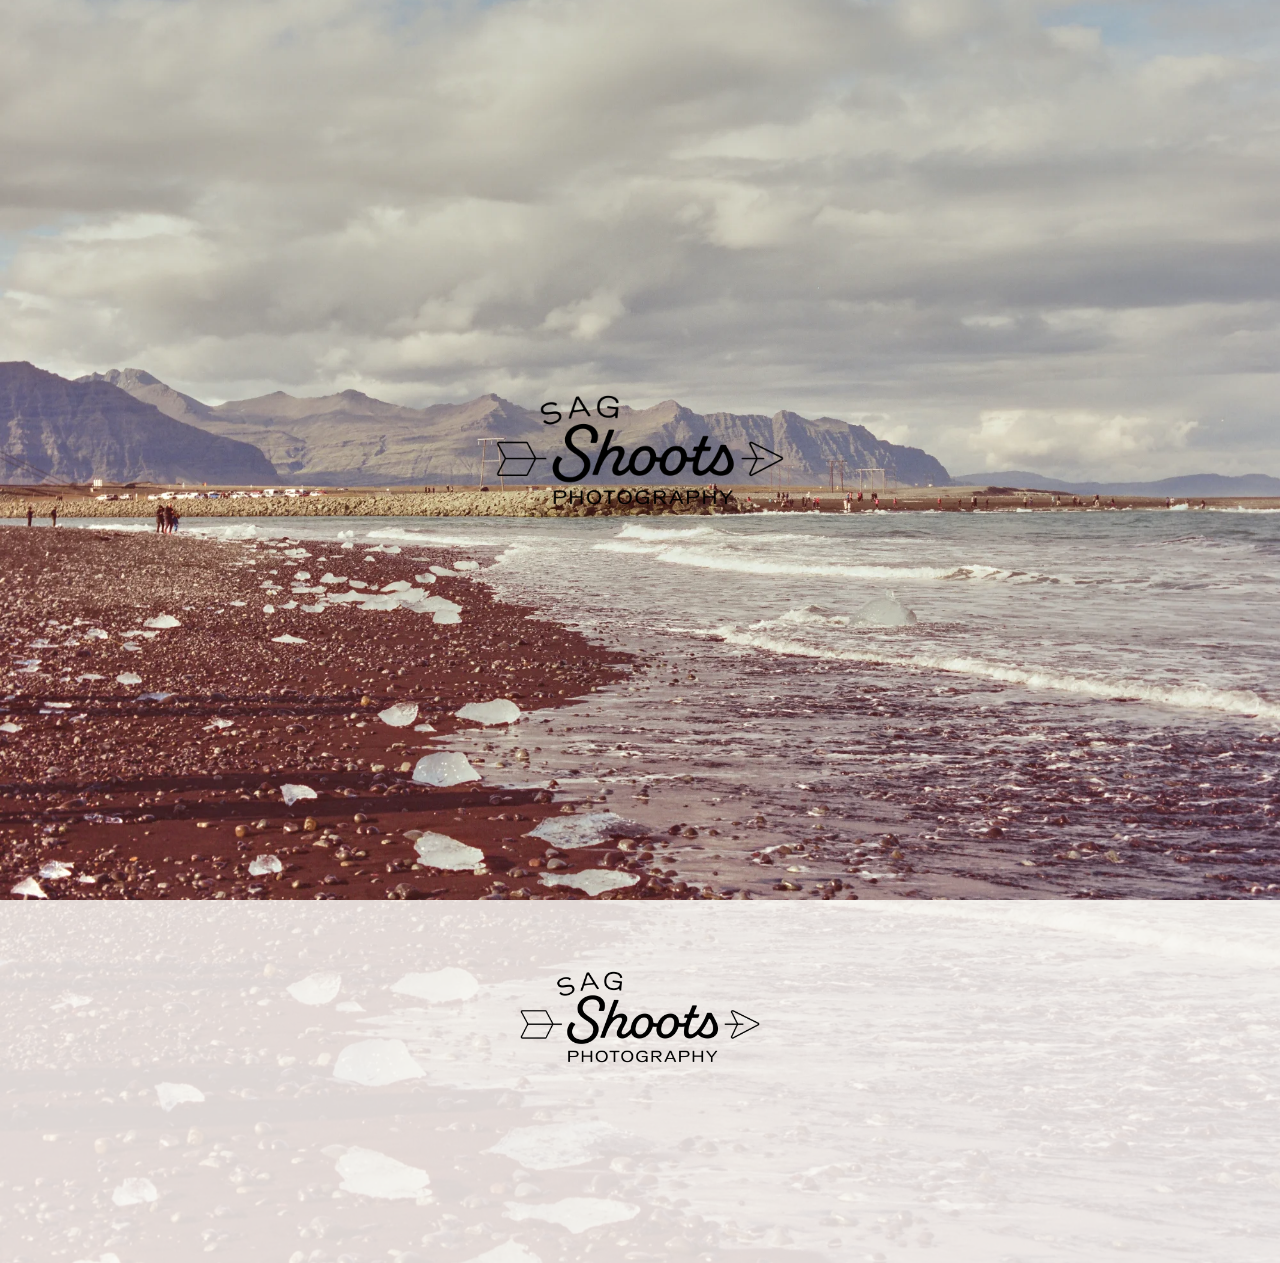
==== commit 93c25033: "Update index.html change make to create" ====
--- a/index.html
+++ b/index.html
@@ -30,7 +30,7 @@
             <ul class="nav-links">
                 <li><a href="index.html" class="active">About</a></li>
                 <li><a href="portfolio.html">Portfolio</a></li>
-                <li><a href="shop.html">Shop</a></li>
+                <!-- <li><a href="shop.html">Shop</a></li> #hidden until I am able to get a shop live (note, remove the comment text and outer arrows. -->  
                 <li><a href="contact.html">Contact</a></li>
                 <li><a href="https://sagshoots.substack.com/" target="_blank" rel="noopener noreferrer">Blog</a></li>
             </ul>
@@ -46,7 +46,7 @@
             <div class="about-text">
                 <h1>About SagShoots</h1>
                 <p>I'm a Brooklyn-based photographer. Film is my primary medium, with digital work as a complement.</p>
-                <p>I make images of people in the middle of something: transition, reinvention, recovery, return. My work is rooted in presence and truth, seeing people for who they are so we can imagine what they might become.</p>
+                <p>I create images of people in the middle of something: transition, reinvention, recovery, return. My work is rooted in presence and truth, seeing people for who they are so we can imagine what they might become.</p>
                 <p>I came to photography to rediscover what it meant to feel alive. A practice of noticing the world through streets and landscapes sharpened how I observe and sit with people. Portraiture and candid moments are the center of my work. Street and landscape photography remain personal pursuits that keep my eye honest.</p>
                 <p>My career in content moderation and policy has shaped how I think about images, what they say, what they leave out, and how they can restore nuance and dignity.</p>
                 <p>My approach is intentional and collaborative. I create images that feel grounded, expansive, and real. Not just documenting a moment, but reflecting something essential back to you. Images you can return to when you need to remember who you are.</p>
--- a/styles.css
+++ b/styles.css
@@ -110,6 +110,7 @@
     opacity: 1;
     transition: opacity 1.5s cubic-bezier(0.16, 1, 0.3, 1);
     overflow: hidden;
+    padding: 3rem;
 }
 
 .landing-page.fade-out {
@@ -141,8 +142,10 @@
     position: relative;
     z-index: 1;
     max-width: 400px;
+    max-height: 40vh;
     width: 80%;
     height: auto;
+    object-fit: contain;
     filter: drop-shadow(0 4px 20px rgba(0, 0, 0, 0.3));
     animation: logoFadeIn 2s cubic-bezier(0.16, 1, 0.3, 1);
     animation-delay: 0.5s;
@@ -516,15 +519,30 @@
         gap: 2rem;
     }
 
+    .about-background {
+        opacity: 0.07;
+    }
+
+    .about-text {
+        background: rgba(249, 247, 244, 0.85);
+        padding: 1.5rem;
+        border-radius: 4px;
+    }
+
     .portfolio-page {
         flex-direction: column;
     }
 
+    .portfolio-content {
+        flex-direction: column;
+    }
+
     .portfolio-nav {
         width: 100%;
-        padding: 2rem 1.5rem;
+        padding: 1.5rem;
         flex-direction: row;
         overflow-x: auto;
+        gap: 1.5rem;
     }
 
     .portfolio-nav.collapsed {
@@ -532,11 +550,16 @@
     }
 
     .gallery-container {
-        padding: 2rem 1.5rem;
+        padding: 1.5rem;
     }
 
     .gallery-main {
-        height: 50vh;
+        max-height: 50vh;
+    }
+
+    .gallery-main img {
+        max-width: 90%;
+        max-height: 50vh;
     }
 
     .simple-content h1 {
